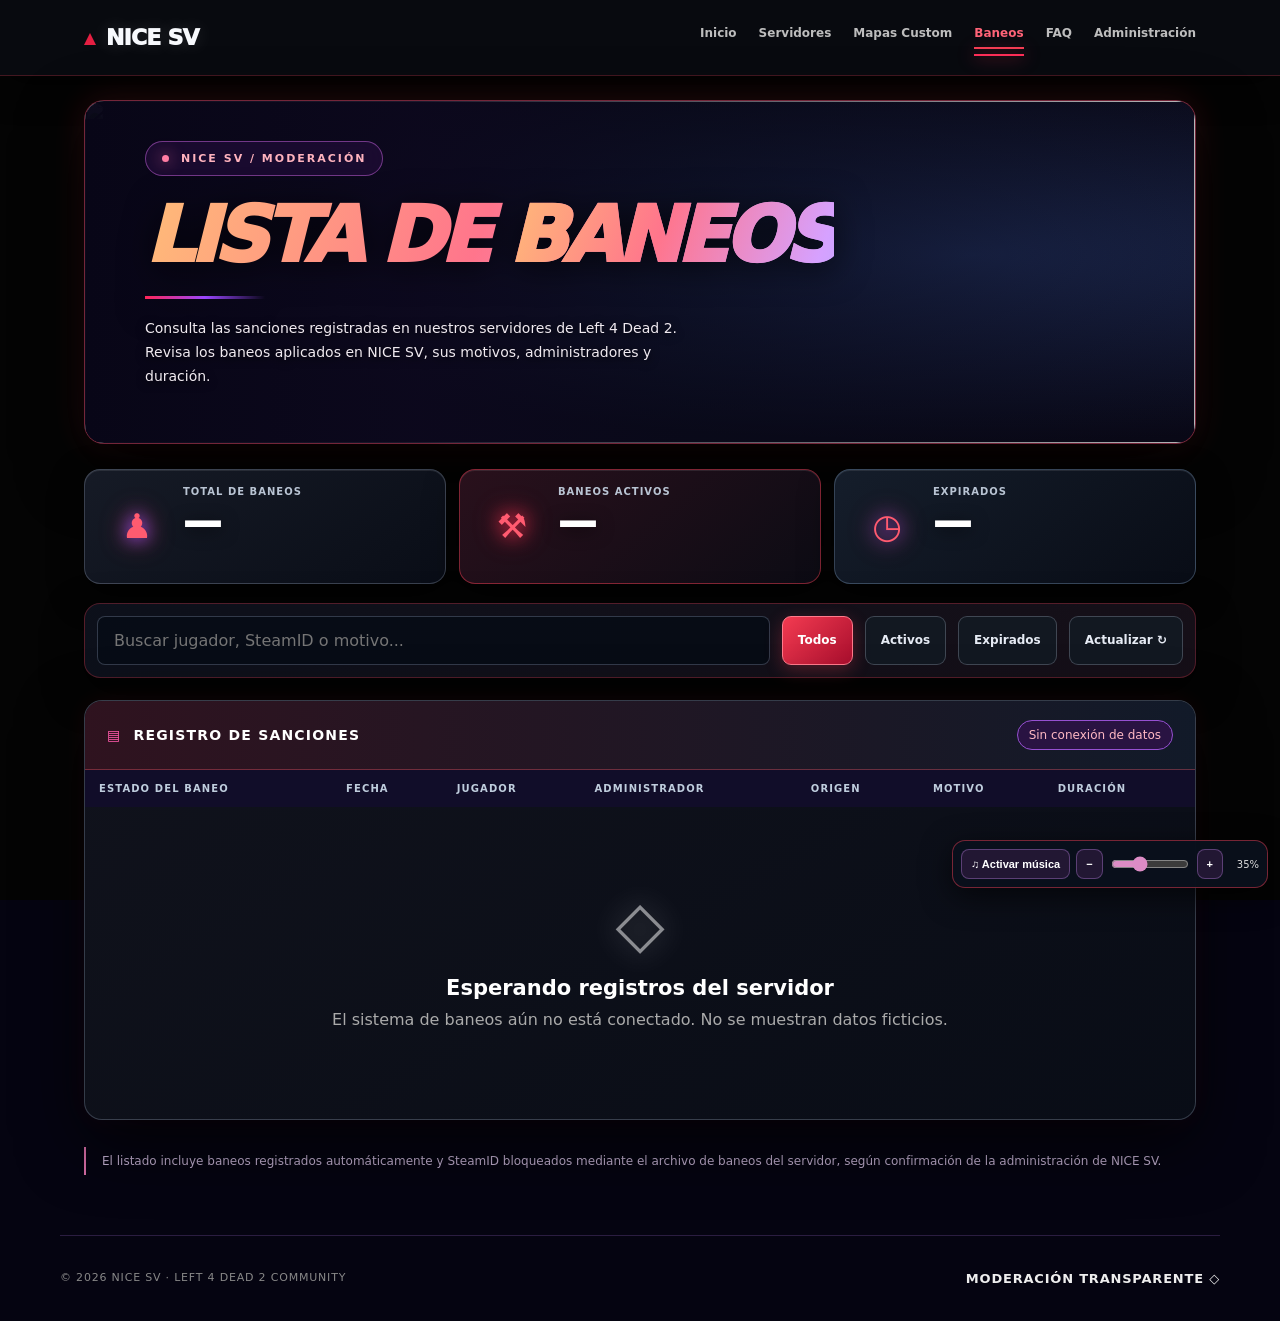
==== static/bans.html @ f180c437 "Improve bans presentation and connect Steam avatars directly to Cloudflare API" ====
<!doctype html>
<html lang="es"><head><meta charset="utf-8"><meta name="viewport" content="width=device-width,initial-scale=1"><meta name="theme-color" content="#080809"><title>Lista de Baneos | NICE SV</title>
<style>
:root{color-scheme:dark;font-family:Inter,Segoe UI,system-ui,sans-serif}*{box-sizing:border-box}body{margin:0;background:#070708;color:#f7f7f7;min-height:100vh}body:before{content:"";position:fixed;inset:0;z-index:-1;pointer-events:none;background:radial-gradient(ellipse at 75% 5%,#ffffff0c,transparent 50%),repeating-linear-gradient(135deg,transparent 0 75px,#ffffff04 76px 77px)}a{color:inherit;text-decoration:none}.shell{max-width:1160px;margin:auto;padding:0 24px}.nav{background:#0b0b0de8;border-bottom:1px solid #ffffff25;position:sticky;top:0;z-index:3;backdrop-filter:blur(14px)}.navin{min-height:75px;display:flex;justify-content:space-between;align-items:center;gap:18px}.logo{font-size:22px;font-weight:950;letter-spacing:1px}.links{display:flex;flex-wrap:wrap;gap:22px;font-size:12px;color:#bdbdbd;font-weight:700}.links a:hover,.links .current{color:#fff}.hero{padding:85px 0 38px}.eyebrow{font-size:11px;font-weight:850;letter-spacing:2.5px;color:#bbb}.hero h1{font-size:clamp(38px,7vw,76px);line-height:1;margin:20px 0 16px;letter-spacing:-.055em}.hero p{max-width:660px;color:#aaa;line-height:1.7;font-size:14px}.stats{display:grid;grid-template-columns:repeat(3,1fr);gap:15px;margin:15px 0 28px}.stat,.panel{background:linear-gradient(145deg,#171719,#0b0b0d);border:1px solid #ffffff23;border-radius:17px}.stat{padding:25px}.stat small{color:#aaa;font-size:10px;letter-spacing:1.4px;font-weight:800}.stat strong{display:block;font-size:34px;margin-top:12px}.controls{display:flex;gap:12px;flex-wrap:wrap;margin-bottom:22px}.search{flex:1;min-width:220px;border:1px solid #ffffff36;background:#141416;border-radius:10px;color:#fff;font:inherit;padding:14px 16px;outline:none}.search:focus{border-color:#fff}.filter,.refresh{border:1px solid #ffffff30;border-radius:10px;background:#171719;color:#ddd;font:inherit;font-size:12px;font-weight:700;padding:12px 15px;cursor:pointer}.filter.active{background:#eee;color:#111}.refresh:hover,.filter:hover{border-color:#fff}.panel{overflow:hidden}.panelhead{padding:22px;display:flex;justify-content:space-between;gap:10px;align-items:center;border-bottom:1px solid #ffffff20}.panelhead strong{font-size:12px;letter-spacing:1.5px}.panelhead span{font-size:12px;color:#aaa}.tablewrap{overflow-x:auto}table{width:100%;border-collapse:collapse;min-width:780px;text-align:left}th{padding:18px 20px;font-size:10px;letter-spacing:1px;color:#999}td{padding:19px 20px;border-top:1px solid #ffffff13;font-size:13px;color:#ddd}td small{display:block;color:#999;margin-top:5px}.pill{border:1px solid #ffffff4d;border-radius:30px;padding:6px 10px;font-size:11px}.empty{padding:65px 20px;text-align:center;color:#aaa}.empty strong{display:block;color:#fff;font-size:18px;margin-bottom:10px}.notice{margin:20px 0 60px;color:#999;font-size:12px;line-height:1.7}.footer{padding:35px 0;border-top:1px solid #ffffff20;color:#888;font-size:11px;display:flex;justify-content:space-between;gap:15px}@media(max-width:650px){.links{gap:12px}.navin{align-items:flex-start;flex-direction:column;padding-top:16px;padding-bottom:16px}.hero{padding-top:55px}.stats{gap:8px}.stat{padding:16px 12px}.stat strong{font-size:25px}.stat small{font-size:9px}.footer{flex-direction:column}}@media(prefers-reduced-motion:no-preference){.hero,.stats,.panel{animation:appear .65s ease both}@keyframes appear{from{opacity:0;transform:translateY(16px)}to{opacity:1;transform:translateY(0)}}}

/* NICE SV / Public sanctions portal — motion design */
:root{--edge:#ffffff22;--dim:#a7a7ad;--paper:#f8f8fa}
body{isolation:isolate;overflow-x:hidden;background:#050506}
body:before{background:radial-gradient(ellipse at 70% 5%,#ffffff16,transparent 48%),radial-gradient(ellipse at 0% 85%,#ffffff0c,transparent 55%);animation:ambient 14s ease-in-out infinite alternate}
body:after{content:"";position:fixed;inset:0;pointer-events:none;z-index:-1;opacity:.16;background:repeating-linear-gradient(0deg,transparent 0 4px,#fff1 5px);background-size:100% 6px}
.motion-stage{position:fixed;inset:0;z-index:-2;overflow:hidden;pointer-events:none}
.motion-grid{position:absolute;inset:-50%;background-image:linear-gradient(#ffffff12 1px,transparent 1px),linear-gradient(90deg,#ffffff12 1px,transparent 1px);background-size:85px 85px;transform:perspective(700px) rotateX(56deg) scale(1.4);animation:gridDrift 32s linear infinite;mask-image:linear-gradient(to bottom,transparent,#000 35%,transparent 85%)}
.motion-orbit{position:absolute;width:65vw;height:65vw;min-width:500px;min-height:500px;top:-40vw;right:-18vw;border:1px solid #ffffff18;border-radius:50%;box-shadow:0 0 0 100px #ffffff04,0 0 0 200px #ffffff03;animation:orbit 38s linear infinite}
.motion-orbit:before,.motion-orbit:after{content:"";position:absolute;inset:13%;border:1px dashed #ffffff28;border-radius:50%}.motion-orbit:after{inset:32%;border-style:solid}
.motion-beam{position:absolute;width:2px;height:150vh;top:-20vh;left:25%;background:linear-gradient(transparent,#ffffff24,transparent);transform:rotate(36deg);animation:beam 13s ease-in-out infinite alternate}
.motion-beam.two{left:75%;animation-delay:-7s;opacity:.5}
.noise-dots{position:absolute;inset:0;background-image:radial-gradient(#ffffff50 .7px,transparent .8px);background-size:32px 32px;opacity:.18;animation:dots 20s linear infinite}
.nav{box-shadow:0 14px 45px #0006}.logo{position:relative;letter-spacing:-.5px;text-shadow:0 0 24px #ffffff45}.logo:before{content:"◆";font-size:14px;margin-right:11px;color:#fff;animation:logoBeat 3s ease-in-out infinite}
.links a{position:relative;transition:color .25s,transform .25s}.links a:hover{transform:translateY(-3px)}.links .current:after{content:"";position:absolute;bottom:-9px;left:0;right:0;height:2px;background:#fff;box-shadow:0 0 12px #fff}
.hero{position:relative;padding:100px 0 52px;overflow:hidden}.hero:before{content:"NICE SV";position:absolute;right:0;top:15px;font-size:clamp(90px,18vw,230px);font-weight:1000;letter-spacing:-.1em;color:#ffffff05;pointer-events:none;white-space:nowrap;animation:ghostSlide 10s ease-in-out infinite alternate}
.eyebrow{display:inline-flex;align-items:center;gap:12px;border:1px solid #ffffff2c;padding:10px 16px;border-radius:40px;background:#ffffff09;backdrop-filter:blur(12px);animation:slideIn .8s both}
.eyebrow:before{content:"";width:7px;height:7px;border-radius:50%;background:#fff;box-shadow:0 0 12px #fff;animation:logoBeat 2s infinite}
.hero h1{position:relative;max-width:950px;font-size:clamp(52px,9vw,110px);font-weight:1000;letter-spacing:-.085em;line-height:.93;text-shadow:0 0 65px #ffffff28;animation:titleIn 1.15s cubic-bezier(.2,.8,.2,1) both}
.hero h1:after{content:"";display:block;width:120px;height:3px;background:linear-gradient(90deg,#fff,transparent);margin-top:28px;animation:lineGrow 1.4s 1s both}
.hero p{font-size:15px;position:relative;max-width:610px;animation:slideIn 1s .35s both}
.stats{gap:18px}.stat{position:relative;overflow:hidden;min-height:155px;transition:transform .35s,border-color .35s,box-shadow .35s;backdrop-filter:blur(14px)}.stat:before{content:"";position:absolute;inset:0;background:linear-gradient(115deg,transparent 25%,#ffffff12 50%,transparent 75%);transform:translateX(-120%);animation:statShine 8s ease-in-out infinite}.stat:nth-child(2):before{animation-delay:2s}.stat:nth-child(3):before{animation-delay:4s}.stat:hover{transform:translateY(-7px);border-color:#ffffff70;box-shadow:0 20px 50px #000a}.stat small{position:relative}.stat strong{position:relative;font-size:clamp(32px,4vw,46px);font-weight:950;letter-spacing:-2px}
.stat:after{content:"↗";position:absolute;top:20px;right:23px;color:#ffffff4f;font-size:22px}
.controls{padding:16px;background:#111113a8;border:1px solid #ffffff25;border-radius:16px;backdrop-filter:blur(15px);box-shadow:0 15px 35px #0005}.search{background:#080809b8;transition:border-color .3s,box-shadow .3s}.search:focus{box-shadow:0 0 0 3px #ffffff14}.filter,.refresh{transition:background .2s,color .2s,transform .2s}.filter:hover,.refresh:hover{transform:translateY(-2px)}.refresh{background:#eee;color:#111}
.panel{box-shadow:0 30px 80px #0009;backdrop-filter:blur(18px)}.panelhead{background:linear-gradient(90deg,#ffffff0b,transparent);padding:26px}.panelhead strong{font-size:13px}.panelhead strong:before{content:"▣";margin-right:12px;color:#fff}.panelhead span{border:1px solid #ffffff26;padding:7px 11px;border-radius:30px}
th{background:#ffffff06}tbody tr{transition:background .2s}tbody tr:hover{background:#ffffff0a}
.empty{padding:85px 20px 90px;position:relative}.empty:before{content:"◇";display:block;font-size:64px;line-height:1;color:#ffffff80;text-shadow:0 0 30px #ffffff65;margin-bottom:20px;animation:float 4s ease-in-out infinite}.empty strong{font-size:21px}.notice{border-left:2px solid #ffffff70;padding:4px 0 4px 16px;margin-top:27px}
.footer{letter-spacing:.8px}.footmark{font-size:13px;font-weight:900;color:#eee}
@keyframes ambient{to{opacity:.45;transform:scale(1.18) translate(-3%,3%)}}@keyframes gridDrift{to{background-position:170px 170px}}@keyframes orbit{to{transform:rotate(360deg)}}@keyframes beam{to{transform:translateX(24vw) rotate(36deg)}}@keyframes dots{to{background-position:90px -70px}}@keyframes logoBeat{50%{opacity:.45;filter:blur(1px)}}@keyframes ghostSlide{to{transform:translateX(-6%)}}@keyframes slideIn{from{opacity:0;transform:translateY(24px);filter:blur(7px)}to{opacity:1;transform:none;filter:none}}@keyframes titleIn{from{opacity:0;transform:translateY(60px) skewY(3deg);filter:blur(16px)}to{opacity:1;transform:none;filter:none}}@keyframes lineGrow{from{width:0;opacity:0}to{width:120px;opacity:1}}@keyframes statShine{0%,30%,100%{transform:translateX(-120%)}50%{transform:translateX(120%)}}@keyframes float{50%{transform:translateY(-10px);text-shadow:0 0 45px #fff9}}
@media(max-width:700px){.hero{padding-top:66px}.hero h1{font-size:clamp(48px,12vw,75px)}.stat{min-height:130px}.stat:after{display:none}.controls{padding:12px}.filter,.refresh{flex:1}.motion-orbit{right:-350px;top:-250px}}
@media(prefers-reduced-motion:reduce){*,*:before,*:after{animation:none!important;transition:none!important;scroll-behavior:auto!important}}

/* BLUE COSMOS | NICE SV bans: nebulae, star layers, orbital rings, meteors */
body{background:#020612}
body:before{background:radial-gradient(ellipse 75% 48% at 52% 18%,#1452bb64,transparent 73%),radial-gradient(ellipse 48% 42% at 9% 67%,#0a58b04f,transparent 75%),radial-gradient(ellipse 45% 50% at 95% 77%,#1b339e53,transparent 76%),#020612;animation:cosmosPulse 16s ease-in-out infinite alternate}
body:after{background:radial-gradient(ellipse at 45% 28%,#72baff12,transparent 60%);opacity:1}
.motion-stage{z-index:-1}
.motion-grid{opacity:.16;background-image:linear-gradient(#5ca7ff30 1px,transparent 1px),linear-gradient(90deg,#5ca7ff30 1px,transparent 1px);mask-image:linear-gradient(to bottom,transparent 5%,#000 65%,transparent 100%)}
.motion-orbit{border-color:#58a5ff3a;box-shadow:0 0 0 100px #308bff07,0 0 0 200px #308bff05}
.motion-orbit:before,.motion-orbit:after{border-color:#a4d5ff4c}
.motion-beam{background:linear-gradient(transparent,#4f9bff42,transparent)}
.noise-dots{opacity:.48;background-image:radial-gradient(#d2eaff9c .8px,transparent 1px);background-size:43px 43px}
.cosmos-stars{position:absolute;inset:0;background-image:radial-gradient(1px 1px at 13% 17%,#fff 99%,transparent),radial-gradient(1.5px 1.5px at 42% 65%,#b6e0ff 99%,transparent),radial-gradient(2px 2px at 76% 28%,#fff 99%,transparent),radial-gradient(1px 1px at 91% 82%,#c4eaff 99%,transparent),radial-gradient(1.5px 1.5px at 62% 92%,#fff 99%,transparent),radial-gradient(1px 1px at 25% 77%,#fff 99%,transparent);background-size:233px 257px,307px 281px,389px 367px,431px 419px,271px 313px,349px 337px;opacity:.85;animation:cosmosStars 48s linear infinite}
.cosmos-nebula{position:absolute;inset:-20%;background:radial-gradient(ellipse 42% 19% at 50% 30%,#1474ed38,transparent 75%),radial-gradient(ellipse 32% 18% at 17% 66%,#0e91e92c,transparent 80%),radial-gradient(ellipse 29% 17% at 85% 75%,#4656ff27,transparent 78%);filter:blur(24px);animation:nebulaFlow 21s ease-in-out infinite alternate}
.cosmos-planet{position:absolute;right:6%;top:12%;width:clamp(120px,20vw,300px);aspect-ratio:1;border-radius:50%;background:radial-gradient(circle at 30% 26%,#a3dfff38 0%,#2678d84b 22%,#071d53e0 57%,#010615 80%);box-shadow:inset -24px -15px 45px #010817,0 0 45px #3d8cff3b,0 0 110px #1d61d61c;opacity:.7;animation:planetFloat 12s ease-in-out infinite alternate}
.cosmos-planet:after{content:"";position:absolute;inset:-20%;border:1px solid #83c6ff40;border-radius:50%;transform:rotate(-28deg) scaleY(.45)}
.cosmos-meteor{position:absolute;top:15%;left:12%;width:170px;height:2px;transform:rotate(-33deg);background:linear-gradient(90deg,transparent,#60baff,#fff);box-shadow:0 0 12px #58b8ff;opacity:0;animation:meteor 11s linear infinite}
.cosmos-meteor.two{top:55%;left:65%;animation-delay:5.5s}
.nav{background:#030c1de8;border-bottom-color:#529bff36}
.logo{text-shadow:0 0 25px #4ba4ff66}.logo:before{color:#79caff}
.links .current:after{background:#64b8ff;box-shadow:0 0 14px #3e9dff}
.hero:before{color:#66b5ff0a}
.eyebrow{border-color:#67b6ff65;background:#0d316350;color:#b9e1ff}
.eyebrow:before{background:#64baff;box-shadow:0 0 16px #62baff}
.hero h1{color:#f6fbff;text-shadow:0 0 26px #68b7ff77,0 0 85px #257bff5c}
.hero h1:after{background:linear-gradient(90deg,#60baff,transparent)}
.hero p{color:#b7cce4}
.stat,.panel{background:linear-gradient(145deg,#0b1a34df,#050d1ddd);border-color:#70b4ff3a}
.stat:hover{border-color:#85c8ff;box-shadow:0 20px 50px #000a,0 0 26px #358bff33}
.stat strong{color:#e8f6ff;text-shadow:0 0 25px #449cff46}
.stat:after{color:#79bdff99}
.controls{background:#06142ad9;border-color:#70b4ff42}
.search{background:#041025db;border-color:#5999de5e}.search:focus{border-color:#80c6ff;box-shadow:0 0 0 3px #328dff29}
.filter,.refresh{background:#0c2240;color:#d4eaff;border-color:#539de75c}
.filter.active,.refresh{background:#acdfff;color:#06142b;border-color:#acdfff}
.panelhead{background:linear-gradient(90deg,#1c5fa32e,transparent);border-bottom-color:#6daeff38}
.panelhead strong:before{color:#7bc3ff}
th{background:#1a4d8730;color:#b9d8f6}
td{border-top-color:#70b4ff1b;color:#e0eaf8}
tbody tr:hover{background:#308fff17}
.pill{border-color:#77b9ff7c}
.notice{border-left-color:#62baff;color:#aec1d8}
.footer{border-top-color:#4d9be53c}
a:hover{color:#9bd7ff}
@keyframes cosmosPulse{to{transform:scale(1.1) translate(-2%,2%);filter:brightness(1.22)}}
@keyframes cosmosStars{to{background-position:120px 100px,-90px 110px,80px -70px,-75px 80px,90px 110px,-90px -80px}}
@keyframes nebulaFlow{to{transform:translate(5%,-3%) rotate(5deg) scale(1.1);opacity:.7}}
@keyframes planetFloat{to{transform:translateY(-25px) rotate(8deg)}}
@keyframes meteor{0%,73%{opacity:0;transform:translate(0,0) rotate(-33deg)}75%{opacity:1}82%,100%{opacity:0;transform:translate(48vw,28vh) rotate(-33deg)}}
@media(max-width:700px){.cosmos-planet{right:-40px;top:18%;opacity:.42}.cosmos-meteor{width:100px}}
@media(prefers-reduced-motion:reduce){.cosmos-stars,.cosmos-nebula,.cosmos-planet,.cosmos-meteor,body:before{animation:none!important}}


/* Public-facing moderation ledger */
.panel{border-radius:22px;border:1px solid #6baeff58;box-shadow:0 24px 75px #000a,0 0 35px #267eff12}
.panelhead{padding:24px 28px}.panelhead strong{font-size:14px;letter-spacing:1.1px}.panelhead span{background:#13325885;color:#c6e5ff;border-color:#5e9be45c}
.tablewrap{scrollbar-color:#4885c0 #061126}
table{min-width:950px;table-layout:auto}
thead{position:sticky;top:0;z-index:1}
th{padding:18px 17px;background:#0c2345;color:#b8d8fa;font-size:10px;white-space:nowrap}
td{padding:20px 17px;vertical-align:middle;line-height:1.5}
tbody tr:nth-child(even){background:#081b335c}
tbody tr:hover{background:#163e6970}
td:nth-child(3){min-width:215px}
td:nth-child(6){min-width:175px;max-width:290px;overflow-wrap:anywhere}
td:nth-child(2){white-space:pre-line;color:#b9cce1;font-variant-numeric:tabular-nums;font-size:12px}
.player-name{font-size:13px;font-weight:800;color:#f4faff;overflow-wrap:anywhere}
.player-steamid{font-family:ui-monospace,SFMono-Regular,Consolas,monospace;font-size:11px;color:#9cbde2;margin-top:4px;overflow-wrap:anywhere}
.steam-link{display:inline-flex;align-items:center;gap:5px;margin-top:8px;color:#89ccff!important;font-size:11px;font-weight:700;text-decoration:none!important;border-bottom:1px solid #67baff70;padding-bottom:2px}
.steam-link:hover{color:#fff!important;border-color:#fff}
.ban-status{display:inline-flex;align-items:center;gap:7px;max-width:170px;border-radius:8px;padding:7px 10px;font-size:11px;font-weight:800;line-height:1.35;border:1px solid #699fe15b;background:#1431546e;color:#c7e5ff}
.ban-status:before{content:"";width:7px;height:7px;flex:none;border-radius:50%;background:currentColor;box-shadow:0 0 10px currentColor}
.ban-status.active{color:#8af0c0;border-color:#2dc78d67;background:#0c503c48}
.ban-status.expired{color:#a8b7c9;border-color:#70839a4d;background:#3d4c5b38}
.ban-status.pending{color:#ffd391;border-color:#c88b3670;background:#6440193b}
.ban-status.revoked{color:#e8b5ba;border-color:#b9576666;background:#54202a4d}
.origin-chip{display:inline-block;padding:5px 9px;border:1px solid #569cda50;border-radius:6px;background:#16365c5c;font-size:11px;font-weight:750;color:#b9dcff;white-space:nowrap}
.duration-chip{font-weight:800;color:#e4f3ff;font-size:12px}
@media(max-width:700px){.panelhead{padding:18px}.tablewrap{margin:0}.stats{grid-template-columns:repeat(3,minmax(0,1fr))}}
.ban-status.imported{color:#9fd4ff;border-color:#5498d26b;background:#123c664a}.ban-status.imported:before{background:#80bfff;box-shadow:0 0 8px #80bfff}.bans-audio{position:fixed;right:12px;bottom:12px;z-index:100;display:flex;align-items:center;gap:6px;padding:8px;border:1px solid #b0b4ff66;border-radius:13px;background:#090b17f0;backdrop-filter:blur(16px);box-shadow:0 12px 32px #000a;max-width:calc(100vw - 24px)}.bans-audio button{border:1px solid #ffffff35;background:#ffffff15;color:white;border-radius:8px;padding:8px 9px;cursor:pointer;font-weight:700;font-size:11px;white-space:nowrap}.bans-audio button:hover{background:#ffffff30}.bans-audio input{width:78px;accent-color:#aaaaff}.bans-audio span{font-size:10px;color:#ddd;min-width:30px;text-align:right}@media(max-width:500px){.bans-audio{gap:4px;padding:5px}.bans-audio input{width:48px}.bans-audio button{padding:7px 6px}}

/* NICE SV · CINEMATIC MODERATION / RED-VIOLET EDITION */
:root{--ban-red:#f04e69;--ban-purple:#aa75ff;--ban-ice:#99c8ff}
body{background:#070712}
body:before{background:radial-gradient(ellipse 65% 55% at 9% 19%,#8d173a65,transparent 76%),radial-gradient(ellipse 60% 50% at 95% 45%,#4923916a,transparent 78%),radial-gradient(ellipse 58% 50% at 48% 95%,#163b8750,transparent 78%),#070712;animation:cosmosPulse 15s ease-in-out infinite alternate}
.motion-grid{background-image:linear-gradient(#ac6be52b 1px,transparent 1px),linear-gradient(90deg,#ac6be52b 1px,transparent 1px)}
.motion-orbit{border-color:#b37cff39;box-shadow:0 0 0 100px #a24cff06,0 0 0 200px #f2476d05}
.motion-orbit:before,.motion-orbit:after{border-color:#b98aff44}
.motion-beam{background:linear-gradient(transparent,#e14b8d40,transparent)}
.cosmos-nebula{background:radial-gradient(ellipse 39% 19% at 12% 27%,#dc2e5b55,transparent 75%),radial-gradient(ellipse 35% 23% at 87% 54%,#7d4bc14c,transparent 80%),radial-gradient(ellipse 40% 22% at 46% 90%,#2369c73a,transparent 80%)}
.cosmos-planet{background:radial-gradient(circle at 30% 26%,#f9b2d544 0%,#7b3fb34b 25%,#190e46e0 60%,#070613 84%);box-shadow:inset -24px -15px 45px #090617,0 0 45px #ba61ff38}
.cosmos-meteor{background:linear-gradient(90deg,transparent,#b771ff,#ffd4e3);box-shadow:0 0 15px #f34f8b}
.nav{background:#080915ee;border-bottom-color:#9d5ac84c}
.logo:before{color:#f16e9c}.links .current:after{background:#f46e96;box-shadow:0 0 16px #f14b86}
.hero{margin:38px 0 30px;padding:0;min-height:320px;border:1px solid #c35c977d;border-radius:24px;overflow:hidden;isolation:isolate;background:#0b0912;box-shadow:0 30px 80px #000a,0 0 40px #8c3d9740;display:flex;align-items:center;transition:border-color .35s,box-shadow .35s,transform .35s}
.hero:hover{border-color:#f39ec5;box-shadow:0 30px 90px #000c,0 0 48px #ba4d9859;transform:translateY(-3px)}
.hero:before{content:"";position:absolute;inset:0;z-index:-2;background:linear-gradient(90deg,#090912f8 0%,#100c1be8 35%,#110a1a78 69%,#0c09143b 100%),url('/media/bans-hero.gif') center 42%/cover no-repeat;animation:banHeroZoom 19s ease-in-out infinite alternate}
.hero:after{content:"";position:absolute;inset:0;z-index:-1;background:linear-gradient(115deg,transparent 25%,#ed699015 48%,transparent 70%);transform:translateX(-100%);animation:banHeroSweep 11s ease-in-out infinite}
.hero-content{position:relative;padding:45px clamp(22px,5vw,65px);max-width:850px}
.hero .eyebrow{background:#3a17358c;border-color:#d970a06e;color:#ffd3e6;letter-spacing:2px}
.hero .eyebrow:before{background:#ff7da3;box-shadow:0 0 16px #ff6f9e}
.hero h1{font-size:clamp(43px,7vw,91px);line-height:.98;letter-spacing:-.075em;margin:22px 0 18px;max-width:780px;background:linear-gradient(100deg,#fff4f8 4%,#ffbdcc 38%,#f65d7c 62%,#c69bff 84%,#fff1f7);background-size:250% 100%;-webkit-background-clip:text;background-clip:text;color:transparent;text-shadow:none;filter:drop-shadow(0 5px 20px #f24c7b30);animation:banTitleRise 1.1s both,banTitleGlow 7s 1.1s ease-in-out infinite alternate}
.hero h1:after{background:linear-gradient(90deg,#f3678f,#a47bfa,transparent);margin-top:23px}
.hero p{color:#ead9ea;max-width:610px;font-size:14px;text-shadow:0 2px 10px #000a}
.stat,.panel{background:linear-gradient(145deg,#17142bdc,#0b0d20eb);border-color:#a07fe154}
.stat:nth-child(2){border-color:#ef67825f}
.stat:nth-child(2) strong{color:#ffbdcb}
.stat:hover{border-color:#d9a0ff;box-shadow:0 20px 50px #000a,0 0 26px #a653e53a}
.stat:before{background:linear-gradient(115deg,transparent 25%,#f2b7f315 50%,transparent 75%)}
.stat strong{color:#f3eaff;text-shadow:0 0 25px #bc74ff44}
.stat:after{color:#ce9fff}
.controls{background:#121027d9;border-color:#9975d466}
.search{background:#090a1cdd;border-color:#805aa87c}.search:focus{border-color:#f18cb6;box-shadow:0 0 0 3px #e7598b29}
.filter,.refresh{background:#1a1535;color:#e9dfff;border-color:#9975d47a}
.filter.active,.refresh{background:linear-gradient(120deg,#ffd1e0,#d2b5ff);color:#180c25;border-color:#f6c1e0}
.panel{border-color:#9774db70;box-shadow:0 25px 80px #000b,0 0 38px #803acb1d}
.panelhead{background:linear-gradient(90deg,#5d277c42,#9d244e17,transparent);border-bottom-color:#b37ad93b}
.panelhead strong:before{color:#f28cb8}.panelhead span{background:#331a4a8c;color:#e5c9ff;border-color:#ad78d76b}
th{background:#1c1539;color:#d9c2f3}td{border-top-color:#a675df23}
tbody tr:nth-child(even){background:#2316363d}tbody tr:hover{background:#76327d2c}
.player-steamid{color:#bca7e0}.steam-link{color:#bda4ff!important;border-color:#bda4ff70}
.notice{border-left-color:#d56ca4;color:#c7b4d5}
.footer{border-top-color:#aa70dc3c}
.bans-audio{border-color:#b87edb7d;background:#151029ef}
.bans-audio button{border-color:#b87edb63;background:#38204a8a}
.bans-audio input{accent-color:#dc8cc5}
@keyframes banHeroZoom{from{transform:scale(1)}to{transform:scale(1.11) translateX(-1.5%)}}
@keyframes banHeroSweep{0%,22%,100%{transform:translateX(-100%)}48%,65%{transform:translateX(100%)}}
@keyframes banTitleRise{from{opacity:0;transform:translateY(25px);filter:blur(12px)}to{opacity:1;transform:none;filter:drop-shadow(0 5px 20px #f24c7b30)}}
@keyframes banTitleGlow{to{background-position:100% 50%;filter:drop-shadow(0 5px 26px #bd65e36c)}}
@media(max-width:700px){.hero{margin:22px 0 25px;min-height:285px;border-radius:17px}.hero-content{padding:32px 22px}.hero h1{font-size:clamp(40px,10vw,65px)}.hero:before{background-image:linear-gradient(90deg,#090912f4,#100b19c8 72%,#120a196e),url('/media/bans-hero.gif')}.stats{gap:9px}}
@media(prefers-reduced-motion:reduce){.hero:before,.hero:after,.hero h1{animation:none!important}.hero:hover{transform:none}}

/* NICE SV / Neon sanctions portal — reference-inspired final presentation */
:root{--neon-red:#ff274b;--neon-violet:#9d54ff;--neon-blue:#658cff}
body{background:#050411}
body:before{background:radial-gradient(ellipse 55% 40% at 5% 40%,#711ca452,transparent 85%),radial-gradient(ellipse 55% 38% at 97% 35%,#9a123c50,transparent 80%),radial-gradient(ellipse 65% 42% at 50% 85%,#1c17666b,transparent 80%),#050411}
.motion-grid{opacity:.12}.cosmos-planet{opacity:.16}.cosmos-nebula{filter:blur(42px)}
.nav{background:#050713ed;border-bottom:1px solid #342451;box-shadow:0 12px 36px #0008}
.logo{font-weight:1000;letter-spacing:-.8px}.logo:before{content:"";display:inline-block;width:12px;height:12px;margin-right:10px;background:#e51f42;clip-path:polygon(50% 0,100% 100%,0 100%);filter:drop-shadow(0 0 9px #f13b65)}
.links .current{color:#ffb2ca}.links .current:after{background:#ff2e58;box-shadow:0 0 18px #ff2e58}
.hero{min-height:300px;margin:24px 0 25px;border-radius:20px;border:1px solid #a13c805e;background:#090915;box-shadow:0 16px 65px #000a,0 0 35px #7c1a6545}
.hero:before{display:none}
.ban-hero-media{position:absolute;inset:0;z-index:-2;overflow:hidden;background:radial-gradient(ellipse at 80% 45%,#1b274d,#090816 70%)}
.ban-hero-media img{width:100%;height:100%;display:block;object-fit:cover;object-position:center 44%;filter:saturate(1.2) contrast(1.13);animation:banMediaZoom 22s ease-in-out infinite alternate}
.ban-hero-media:after{content:"";position:absolute;inset:0;background:linear-gradient(90deg,#080617fa 0%,#0c081de9 30%,#090a1b9c 54%,#090a1618 100%)}
.hero:after{z-index:-1;opacity:.4}
.hero-content{max-width:840px;padding:40px clamp(24px,5vw,60px)}
.hero .eyebrow{border-color:#b85bce8f;color:#e9b8ff;background:#200d38b8}
.hero h1{font-size:clamp(39px,6vw,77px);font-style:italic;font-weight:1000;letter-spacing:-.065em;color:#fff!important;background:none!important;-webkit-text-fill-color:initial;filter:none;text-shadow:0 3px 15px #05040b,0 0 24px #b0baff55;animation:banTitleRise 1s both}
.hero h1 em{color:#ff294e;font-style:italic;text-shadow:0 0 18px #ff1c4c66,0 3px 10px #000}
.hero h1:after{width:180px;background:linear-gradient(90deg,#ff2558,#9947ff,transparent)}
.hero p{max-width:540px;color:#e3dff2;text-shadow:0 2px 10px #000}
.stats{gap:13px;margin:0 0 19px}
.stat{min-height:115px;display:grid;grid-template-columns:64px 1fr;grid-template-rows:auto 1fr;align-items:center;column-gap:14px;padding:16px 20px;border-radius:13px;background:linear-gradient(135deg,#1d1040f5,#090b21f5 75%);border:1px solid #7448da8a;box-shadow:inset 0 0 24px #48288c2c,0 8px 28px #0007}
.stat:nth-child(2){border-color:#e527537d;background:linear-gradient(135deg,#2b0c28f5,#10091cf5 80%);box-shadow:inset 0 0 22px #c51b4d22,0 8px 28px #0007}
.stat:nth-child(3){border-color:#7955e89a}
.stat:after{display:none}.stat:before{z-index:0}
.stat-icon{grid-row:1/3;display:grid;place-items:center;font-size:34px;color:#ad78ff;text-shadow:0 0 18px #994fff;filter:drop-shadow(0 0 9px #7136e6)}
.stat:nth-child(2) .stat-icon{color:#ff3c62;text-shadow:0 0 18px #ff244b}
.stat:nth-child(3) .stat-icon{color:#987cff}
.stat small{font-size:10px;color:#d4c4ec;letter-spacing:1px;align-self:end}
.stat strong{font-size:clamp(27px,3vw,40px);line-height:1.1;margin:4px 0 0;align-self:start;color:#fff!important;text-shadow:0 0 18px #bb9fff55}
.controls{background:#0b0b23e8;border:1px solid #4f3b9d7a;border-radius:12px;padding:12px;box-shadow:0 0 24px #4520a52b}
.search{background:#060a20;border:1px solid #493b9b;color:#f3f0ff;border-radius:8px}
.filter,.refresh{border-radius:8px;background:#0c0c24;color:#dcd8f5;border-color:#463b8a}
.filter.active{background:linear-gradient(130deg,#ab092b,#f12348);color:white;border-color:#ff4d6b;box-shadow:0 0 15px #ff284b70}
.refresh{background:#161342;color:#c5baff;border-color:#6c57c3}
.panel{border:1px solid #7544c67a;border-radius:14px;background:linear-gradient(135deg,#130b28f4,#07091cf7);box-shadow:0 18px 55px #000a,0 0 25px #782fbd2b}
.panelhead{padding:19px 22px;background:linear-gradient(90deg,#34104990,#1b0a3280);border-bottom:1px solid #a148d755}
.panelhead strong:before{content:"▤";color:#ff5aab}
.panelhead span{color:#e8caff;border-color:#9650d2;background:#291342}
table{min-width:920px}th{background:#110d29;color:#bdb0e1;padding:13px 14px;font-size:10px}td{padding:14px;border-top-color:#773db335}
tbody tr:nth-child(even){background:#180e2c4d}tbody tr:hover{background:#47225760}
.player-identity{display:flex;align-items:center;gap:10px;min-width:180px}
.player-avatar{width:38px;height:38px;flex:0 0 38px;border:1px solid #7954b5;border-radius:9px;background:linear-gradient(145deg,#46256e,#150b27);display:grid;place-items:center;font-size:17px;font-weight:900;color:#f4c8ff;overflow:hidden;box-shadow:0 0 12px #7e3cd42b}
.player-avatar img{width:100%;height:100%;object-fit:cover}
.player-details{min-width:0}.player-name{font-size:13px;color:#fff}.player-steamid{font-size:10px;color:#a8a1cc}
.steam-link{margin-left:48px;margin-top:5px;font-size:10px;color:#d8a9ff!important;border-color:#8c5dd3}
.ban-status{font-size:10px;border-radius:7px}
.ban-status.active{color:#ffb7c2;background:#821b334d;border-color:#f23a5d88}
.ban-status.expired{color:#adf4d3;background:#0e4e3a60;border-color:#24b87a80}
.origin-chip{background:#28153d;border-color:#8452bd;color:#ddc5ff}
.duration-chip{color:#f1e8ff}
.bans-audio{border-color:#9850c5;background:#100b23f4}
@keyframes banMediaZoom{to{transform:scale(1.07) translateX(-1.5%)}}
@media(max-width:700px){.hero{min-height:275px}.hero-content{padding:28px 22px}.hero h1{font-size:clamp(38px,9vw,62px)}.stats{gap:8px}.stat{grid-template-columns:1fr;grid-template-rows:auto auto auto;min-height:120px;padding:12px 9px;gap:4px;text-align:center}.stat-icon{grid-row:auto;font-size:24px}.stat small{font-size:8px;line-height:1.4}.stat strong{font-size:27px}.controls{gap:7px}.filter,.refresh{padding:10px 8px}}
@media(prefers-reduced-motion:reduce){.ban-hero-media img{animation:none!important}}

/* Mobile: readable sanction cards instead of a cropped 920px-wide table. */
@media(max-width:700px){
 .shell{padding-left:16px;padding-right:16px}
 .navin{gap:12px}
 .links{width:100%;display:flex;flex-wrap:nowrap;overflow-x:auto;gap:17px;padding-bottom:5px;scrollbar-width:thin}
 .links a{flex:0 0 auto;white-space:nowrap}
 .hero{min-height:245px;align-items:flex-end}
 .hero-content{padding:26px 19px}
 .hero h1{font-size:clamp(32px,8vw,52px);line-height:1.07;letter-spacing:-.04em;animation:none!important;filter:none!important}
 .hero h1 em{display:inline}
 .hero p{font-size:12px;line-height:1.55}
 .ban-hero-media:after{background:linear-gradient(90deg,#080617f9,#0c081de8 65%,#090a1677)}
 .stats{grid-template-columns:repeat(3,minmax(0,1fr))}
 .stat{min-width:0}
 .controls{display:grid;grid-template-columns:repeat(4,minmax(0,1fr));gap:8px}
 .controls .search{grid-column:1/-1;min-width:0;width:100%;font-size:14px}
 .controls .filter,.controls .refresh{min-width:0;padding:11px 4px;font-size:11px}
 .panelhead{padding:16px 14px}
 .tablewrap{overflow-x:visible}
 table{display:block;width:100%;min-width:0}
 thead{display:none}
 tbody{display:grid;gap:12px;padding:12px}
 tbody tr{display:grid;grid-template-columns:minmax(0,1fr) minmax(0,1fr);gap:10px 12px;padding:15px;border:1px solid #7544c67a;border-radius:13px;background:linear-gradient(145deg,#1a102ef2,#0b0b21f5)!important;box-shadow:0 8px 22px #0005}
 tbody td{display:block;min-width:0;padding:0;border:0!important;font-size:12px;overflow-wrap:anywhere}
 tbody td:nth-child(3){grid-column:1/-1;grid-row:1;padding-bottom:11px;border-bottom:1px solid #7544c650!important}
 tbody td:nth-child(1){grid-column:1/-1;grid-row:2}
 tbody td:nth-child(2){grid-column:1;grid-row:3}
 tbody td:nth-child(4){grid-column:2;grid-row:3}
 tbody td:nth-child(5){grid-column:1;grid-row:4}
 tbody td:nth-child(7){grid-column:2;grid-row:4}
 tbody td:nth-child(6){grid-column:1/-1;grid-row:5}
 tbody td:nth-child(2):before{content:"FECHA"}
 tbody td:nth-child(4):before{content:"ADMINISTRADOR"}
 tbody td:nth-child(5):before{content:"ORIGEN"}
 tbody td:nth-child(6):before{content:"MOTIVO"}
 tbody td:nth-child(7):before{content:"DURACIÓN"}
 tbody td:nth-child(2):before,tbody td:nth-child(4):before,tbody td:nth-child(5):before,tbody td:nth-child(6):before,tbody td:nth-child(7):before{display:block;color:#ad9dcf;font-size:9px;font-weight:800;letter-spacing:1.1px;margin-bottom:6px}
 .player-identity{min-width:0}
 .player-name{overflow-wrap:anywhere}
 .player-steamid{overflow-wrap:anywhere}
 .bans-audio{bottom:12px;right:12px;max-width:calc(100vw - 24px);z-index:15}
}
@media(max-width:380px){.stat small{font-size:7px}.stat strong{font-size:23px}.stat-icon{font-size:21px}}

/* Silent fullscreen video for bans; keep existing GIF hero, red/violet cards and typography */
body{isolation:isolate}
body::before{display:none!important}
.motion-stage{display:none!important}
.bans-video-backdrop{position:fixed;inset:0;z-index:0;pointer-events:none;overflow:hidden;background:#050505}
.bans-video-backdrop video{display:block;width:100%;height:100%;object-fit:cover;object-position:center;opacity:1;filter:none}
.bans-video-backdrop::after{content:"";position:absolute;inset:0;background:#00000029}
body>.nav,body>main,body>footer,body>.bans-audio{position:relative;z-index:2}
body>.nav{position:sticky}
body>.bans-audio{position:fixed;z-index:15}
@media(max-width:650px){.bans-video-backdrop::after{background:#00000038}}

/* NICE SV bans | cinematic crimson and graphite redesign */
:root{--ban-red:#f43f54;--ban-red-light:#ff7781;--ban-ice:#dce9f4;--ban-border:#ffffff25}
.nav{background:#090b10f2!important;border-bottom:1px solid #f43f5440!important;box-shadow:0 8px 35px #0008}
.logo{color:#f7f9fd!important;text-shadow:0 0 18px #ffffff26}
.logo::first-letter{color:#ff405a}
.links .current{color:#ff6478!important;border-bottom:2px solid #f43f54;padding-bottom:7px}
.links a:hover{color:#ff8392!important}
.hero{border-color:#f64b6673!important;box-shadow:0 24px 65px #000c,0 0 34px #ef34422c!important}
.hero-content{position:relative;z-index:2}
.hero h1{filter:drop-shadow(0 5px 17px #000b)!important}
.hero h1 em{color:#ff4058!important;text-shadow:0 0 26px #ff304b4f}
.eyebrow{color:#ffb3be!important;letter-spacing:2.5px}
.hero p{color:#f0eaf0!important}
.stat{position:relative;overflow:hidden;background:linear-gradient(145deg,#171c28f2,#0a0e18f5)!important;border:1px solid #a5b4ca4a!important;border-radius:16px!important;box-shadow:0 12px 32px #0008,inset 0 1px #ffffff17!important;transition:transform .28s ease,box-shadow .28s ease,border-color .28s ease!important}
.stat:nth-child(2){background:linear-gradient(140deg,#2b111df4,#0d0c15f5)!important;border-color:#f43f547a!important}
.stat:nth-child(3){background:linear-gradient(140deg,#161f2df2,#090d17f5)!important;border-color:#86a7cc55!important}
.stat:before{content:"";position:absolute;inset:0;background:linear-gradient(110deg,transparent 25%,#ffffff0b 48%,transparent 70%);transform:translateX(-115%);transition:transform .7s ease;pointer-events:none}
.stat:hover:before{transform:translateX(115%)}
.stat:hover{transform:translateY(-5px)!important;border-color:#ff6e82!important;box-shadow:0 20px 46px #000b,0 0 23px #f43f542a!important}
.stat small{color:#b9c4d3!important}
.stat strong{color:#fff!important;text-shadow:0 3px 17px #0009}
.stat-icon{color:#ff5b70!important;filter:drop-shadow(0 0 12px #f43f5478)!important}
.controls{background:linear-gradient(125deg,#0d111cf2,#171019f2)!important;border:1px solid #f43f544a!important;border-radius:16px!important;padding:12px!important;box-shadow:0 14px 38px #0009!important}
.search{background:#070c16ec!important;border:1px solid #8493ac59!important;color:#fff!important;transition:border-color .2s,box-shadow .2s}
.search:focus{border-color:#ff6478!important;box-shadow:0 0 0 3px #ff405828!important}
.filter,.refresh{background:#131923ee!important;color:#e6ebf4!important;border:1px solid #a8b7c64d!important;border-radius:9px!important;transition:transform .2s,background .2s,border-color .2s!important}
.filter:hover,.refresh:hover{transform:translateY(-2px);border-color:#ff6175!important}
.filter.active{background:linear-gradient(135deg,#f33b51,#a90e2d)!important;border-color:#ff7a8b!important;color:white!important;box-shadow:0 5px 17px #f43f5449!important}
.panel{background:linear-gradient(150deg,#11131df5,#090d17f7)!important;border:1px solid #aabbd044!important;border-radius:18px!important;box-shadow:0 22px 65px #000b,0 0 26px #f43f5412!important}
.panelhead{background:linear-gradient(90deg,#31131fef,#121b2aec)!important;border-bottom:1px solid #ff5c7057!important}
.panelhead strong{color:#fff!important;letter-spacing:1.2px}
.panelhead span{color:#ffb9c4!important}
thead{background:#101622ed!important}
th{color:#bfcddd!important;letter-spacing:1.1px}
tbody tr{background:#0d111bf0!important;transition:background .22s,box-shadow .22s!important}
tbody tr:nth-child(even){background:#121724f0!important}
tbody tr:hover{background:#241723f4!important;box-shadow:inset 3px 0 #f43f54!important}
td{border-color:#e7a4b01c!important}
.player-name{color:#f8faff!important}
.player-steamid{color:#9baec6!important}
.player-identity a{color:#ffb1bf!important}
.origin-chip{background:#1c2331!important;border-color:#9eafc16b!important;color:#d6e2f1!important}
.ban-status.active{background:#6c112a83!important;border-color:#ff4b6a!important;color:#ffb5c2!important;box-shadow:0 0 14px #ed315225!important}
.ban-status.expired{background:#0e443783!important;border-color:#2ac28b!important;color:#b8ffe2!important}
.duration-chip{color:#dce7f5!important}
.bans-audio{background:#0a101cf0!important;border-color:#f43f5477!important;box-shadow:0 8px 30px #0009!important}
@media(max-width:700px){
 tbody tr{background:linear-gradient(145deg,#1a202df4,#0c101bf6)!important;border:1px solid #8a9aaf62!important;box-shadow:0 10px 30px #0009!important}
 tbody tr:nth-child(even){background:linear-gradient(145deg,#261622f4,#10121df6)!important}
 tbody tr:hover{border-color:#ff6478!important}
 tbody td:nth-child(3){border-bottom:1px solid #d7a4af40!important}
 tbody td:nth-child(2):before,tbody td:nth-child(4):before,tbody td:nth-child(5):before,tbody td:nth-child(6):before,tbody td:nth-child(7):before{color:#aebdd1!important}
 .controls{padding:9px!important}
}
@media(prefers-reduced-motion:reduce){.stat,.filter,.refresh{transition:none!important}.stat:hover{transform:none!important}}
</style><style>
@keyframes banSpectrum{0%,100%{background-position:0% 50%}50%{background-position:100% 50%}}
.hero h1,.hero h1 em{background:linear-gradient(110deg,#ffbc78,#ff758c,#d6a1ff,#80baff,#75eee4,#a8f08b,#ffe08a,#ffbc78)!important;background-size:350% 100%!important;background-clip:text!important;-webkit-background-clip:text!important;color:transparent!important;-webkit-text-fill-color:transparent;text-shadow:none!important;animation:banSpectrum 12s ease-in-out infinite!important}
.player-avatar{width:46px!important;height:46px!important;flex-basis:46px!important;border-radius:10px!important;border-color:#a69acb!important}
.player-avatar:hover{box-shadow:0 0 16px #a69acb99}
.stat strong{font-variant-numeric:tabular-nums}
@media(prefers-reduced-motion:reduce){.hero h1,.hero h1 em{animation:none!important}}
</style></head><body><div class="bans-video-backdrop" aria-hidden="true"><video autoplay muted loop playsinline webkit-playsinline preload="metadata"><source src="/media/nicesv-custom-background.mp4" type="video/mp4"></video></div><audio id="bansMusic" src="/media/Passionfruit.mp3" preload="auto" loop playsinline></audio><div class="bans-audio" role="group" aria-label="Música de baneos"><button type="button" id="bansMusicToggle">♫ Activar música</button><button type="button" id="bansMusicDown" aria-label="Bajar volumen">−</button><input id="bansMusicVolume" type="range" min="0" max="100" value="35" aria-label="Volumen"><button type="button" id="bansMusicUp" aria-label="Subir volumen">+</button><span id="bansMusicPercent">35%</span></div><div class="motion-stage" aria-hidden="true"><div class="cosmos-nebula"></div><div class="cosmos-stars"></div><div class="cosmos-planet"></div><div class="cosmos-meteor"></div><div class="cosmos-meteor two"></div><div class="motion-grid"></div><div class="motion-orbit"></div><div class="motion-beam"></div><div class="motion-beam two"></div><div class="noise-dots"></div></div>
<nav class="nav"><div class="shell navin"><a class="logo" href="/">NICE SV</a><div class="links"><a href="/">Inicio</a><a href="/#servidores">Servidores</a><a href="/custom-maps.html">Mapas Custom</a><a class="current" href="/bans.html" aria-current="page">Baneos</a><a href="/faq.html">FAQ</a><a href="/#administracion">Administración</a></div></div></nav>
<main class="shell"><header class="hero"><div class="ban-hero-media" aria-hidden="true"><img src="/media/bans-hero.gif" alt="" decoding="async" fetchpriority="high" onerror="if(!this.dataset.fallback){this.dataset.fallback=1;this.src='https://raw.githubusercontent.com/matiasboy289-sketch/niceshot-monitor/main/media/bans-hero.gif';}"></div><div class="hero-content"><div class="eyebrow">NICE SV / MODERACIÓN</div><h1>LISTA DE <em>BANEOS</em></h1><p>Consulta las sanciones registradas en nuestros servidores de Left 4 Dead 2. Revisa los baneos aplicados en NICE SV, sus motivos, administradores y duración.</p></div></header>
<section class="stats" aria-label="Estadísticas"><div class="stat"><span class="stat-icon" aria-hidden="true">♟</span><small>TOTAL DE BANEOS</small><strong id="total">—</strong></div><div class="stat"><span class="stat-icon" aria-hidden="true">⚒</span><small>BANEOS ACTIVOS</small><strong id="active">—</strong></div><div class="stat"><span class="stat-icon" aria-hidden="true">◷</span><small>EXPIRADOS</small><strong id="expired">—</strong></div></section>
<div class="controls"><input id="search" class="search" type="search" placeholder="Buscar jugador, SteamID o motivo..." aria-label="Buscar baneos"><button class="filter active" data-filter="all">Todos</button><button class="filter" data-filter="active">Activos</button><button class="filter" data-filter="expired">Expirados</button><button id="refresh" class="refresh">Actualizar ↻</button></div>
<section class="panel"><div class="panelhead"><strong>REGISTRO DE SANCIONES</strong><span id="count">Sin conexión de datos</span></div><div class="tablewrap"><table><thead><tr><th>ESTADO DEL BANEO</th><th>FECHA</th><th>JUGADOR</th><th>ADMINISTRADOR</th><th>ORIGEN</th><th>MOTIVO</th><th>DURACIÓN</th></tr></thead><tbody id="rows"></tbody></table></div><div id="empty" class="empty" role="status"><strong>Esperando registros del servidor</strong>El sistema de baneos aún no está conectado. No se muestran datos ficticios.</div></section>
<p class="notice" id="notice">El listado incluye baneos registrados automáticamente y SteamID bloqueados mediante el archivo de baneos del servidor, según confirmación de la administración de NICE SV.</p></main><footer class="shell footer"><span>© 2026 NICE SV · LEFT 4 DEAD 2 COMMUNITY</span><span class="footmark">MODERACIÓN TRANSPARENTE ◇</span></footer>
<script>
let bans=[],connected=false,filter='all';const $=id=>document.getElementById(id);
function clean(v){return String(v??'')}function cell(value){const el=document.createElement('td');el.textContent=clean(value);return el}
function formatDuration(value){const raw=clean(value);const match=/^(\d+)\s*min(?:utos)?$/i.exec(raw.trim());if(!match)return raw;let n=Number(match[1]);if(!n)return 'Permanente';const parts=[];for(const [unit,label] of [[1440,'día'],[60,'hora'],[1,'minuto']]){const count=Math.floor(n/unit);if(count){parts.push(count+' '+label+(count===1?'':label==='día'?'s':'s'));n%=unit}}return parts.join(' ')}
function render(){
 const query=$('search').value.trim().toLowerCase();
 const list=bans.filter(b=>(filter==='all'||b.status===filter)&&[b.name,b.steamid,b.reason].some(v=>clean(v).toLowerCase().includes(query)));
 $('rows').replaceChildren();
 const statusText={active:'Baneo activo',expired:'Baneo expirado',pending:'En revisión',revoked:'Baneo revocado'};
 for(const b of list){
  const tr=document.createElement('tr');
  const st=cell('');const chip=document.createElement('span');chip.className='ban-status '+(b.status||'pending');chip.textContent=statusText[b.status]||'En revisión';st.append(chip);tr.append(st);
  tr.append(cell(b.date));
  const player=cell('');
  const name=document.createElement('div');name.className='player-name';name.textContent=clean(b.name)||'Desconocido';
  const sid=document.createElement('div');sid.className='player-steamid';sid.textContent=clean(b.steamid);
  const identity=document.createElement('div');identity.className='player-identity';const avatar=document.createElement('span');avatar.className='player-avatar';avatar.textContent=(clean(b.name).trim().charAt(0)||'?').toUpperCase();const details=document.createElement('div');details.className='player-details';details.append(name,sid);identity.append(avatar,details);player.append(identity);
  const steam=/^STEAM_[01]:([01]):([0-9]{1,16})$/.exec(clean(b.steamid));
  if(steam){const steam64=(76561197960265728n+BigInt(steam[2])*2n+BigInt(steam[1])).toString();const a=document.createElement('a');a.href='https://steamcommunity.com/profiles/'+steam64;a.target='_blank';a.rel='noopener noreferrer';a.className='steam-link';a.textContent='Ver perfil en Steam ↗';player.append(a);avatar.title='Ver perfil de Steam';avatar.setAttribute('role','img');avatar.setAttribute('aria-label','Avatar del jugador');const image=document.createElement('img');image.loading='lazy';image.decoding='async';image.alt='';image.addEventListener('load',()=>{avatar.textContent='';avatar.append(image)});image.addEventListener('error',()=>{image.remove()});image.referrerPolicy='no-referrer';image.src='https://niceshot-api.matiasboy289.workers.dev/api/ban-avatar?steamid='+encodeURIComponent(clean(b.steamid));avatar.style.cursor='pointer';avatar.tabIndex=0;avatar.setAttribute('role','link');avatar.onclick=()=>window.open(a.href,'_blank','noopener,noreferrer');avatar.onkeydown=e=>{if(e.key==='Enter'||e.key===' '){e.preventDefault();avatar.click()}};}
  tr.append(player,cell(b.admin));
  const origin=cell('');const originChip=document.createElement('span');originChip.className='origin-chip';originChip.textContent=clean(b.source)||'NICE SV';origin.append(originChip);tr.append(origin);
  tr.append(cell(b.reason));
  const duration=cell('');const durationChip=document.createElement('span');durationChip.className='duration-chip';durationChip.textContent=formatDuration(b.duration);duration.append(durationChip);tr.append(duration);
  $('rows').append(tr)
 }
 $('empty').hidden=list.length>0;
 $('empty').innerHTML=connected?'<strong>Sin resultados</strong>No se encontraron sanciones con estos filtros.':'<strong>Esperando registros del servidor</strong>El sistema de baneos aún no está conectado. No se muestran datos ficticios.';
 $('count').textContent=connected?list.length+' resultados':'Sin conexión de datos';
 $('total').textContent=connected?bans.length:'—';
 $('active').textContent=connected?bans.filter(b=>b.status==='active').length:'—';
 $('expired').textContent=connected?bans.filter(b=>b.status==='expired').length:'—'
}
async function load(){try{const response=await fetch('/api/bans',{cache:'no-store'});if(!response.ok)throw Error('API no disponible');const data=await response.json();connected=Boolean(data.connected);bans=connected&&Array.isArray(data.bans)?data.bans:[]}catch(e){connected=false;bans=[]}render()}
$('search').addEventListener('input',render);document.querySelectorAll('.filter').forEach(button=>button.addEventListener('click',()=>{filter=button.dataset.filter;document.querySelectorAll('.filter').forEach(b=>b.classList.toggle('active',b===button));render()}));$('refresh').addEventListener('click',load);load();
</script><script>
(function(){
const a=document.getElementById('bansMusic'),b=document.getElementById('bansMusicToggle'),v=document.getElementById('bansMusicVolume'),pct=document.getElementById('bansMusicPercent');
if(!a||!b)return;let pausedByUser=false,starting=false,error=false;a.volume=.35;
function sync(){b.textContent=error?'⚠ Reintentar música':a.paused?'♫ Activar música':'♫ Pausar música'}
async function play(){if(starting||!a.paused)return;starting=true;error=false;try{a.muted=false;a.volume=Number(v.value)/100;await a.play()}catch(e){if(e.name!=='NotAllowedError'&&e.name!=='AbortError'){error=true;console.error('Bounty audio:',e,a.currentSrc)}}finally{starting=false;sync()}}
b.addEventListener('click',()=>{if(a.paused){pausedByUser=false;if(a.error)a.load();play()}else{pausedByUser=true;a.pause();sync()}});
function volume(x){x=Math.max(0,Math.min(100,Number(x)||0));v.value=x;pct.textContent=x+'%';a.volume=x/100;a.muted=false}
v.addEventListener('input',()=>volume(v.value));document.getElementById('bansMusicDown').addEventListener('click',()=>volume(Number(v.value)-10));document.getElementById('bansMusicUp').addEventListener('click',()=>volume(Number(v.value)+10));
a.addEventListener('play',sync);a.addEventListener('pause',sync);a.addEventListener('error',()=>{error=true;sync()});
document.addEventListener('pointerdown',e=>{if(!e.target.closest('.bans-audio')&&!pausedByUser&&a.paused)play()},true);
document.addEventListener('keydown',e=>{if(e.key!=='Tab'&&!pausedByUser&&a.paused)play()});
window.addEventListener('pageshow',()=>{if(!pausedByUser&&a.paused)play()});sync();play();
})();
</script></body></html>
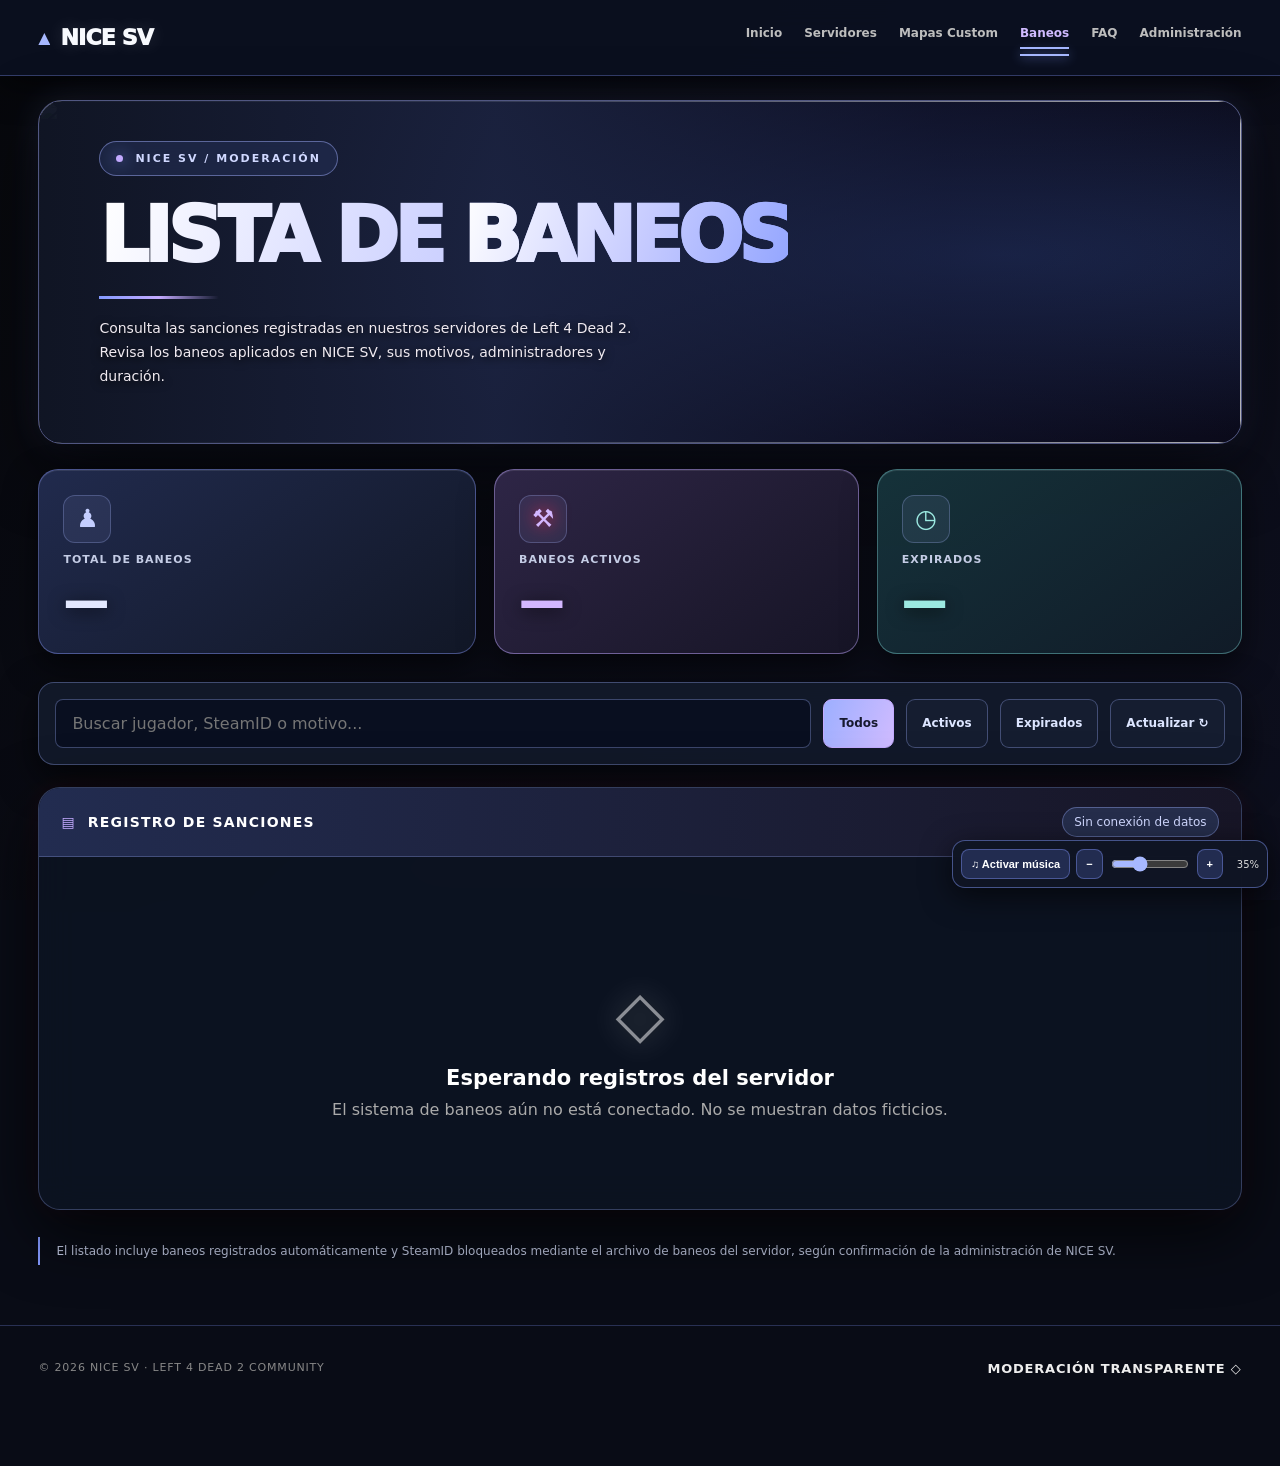
==== commit 96336b86: "Redesign bans portal with Aether Platinum responsive sanction cards and wide layout" ====
--- a/static/bans.html
+++ b/static/bans.html
@@ -339,6 +339,45 @@
 .player-avatar:hover{box-shadow:0 0 16px #a69acb99}
 .stat strong{font-variant-numeric:tabular-nums}
 @media(prefers-reduced-motion:reduce){.hero h1,.hero h1 em{animation:none!important}}
+</style><style>
+/* Aether Platinum — responsive public moderation cards */
+@keyframes aether{0%,100%{background-position:0% 50%}50%{background-position:100% 50%}}
+.shell{max-width:1600px;width:100%;padding-inline:clamp(16px,3vw,48px)}
+body{background:#090c16;color:#f1f2ff;padding-bottom:55px}
+.bans-video-backdrop::after{background:linear-gradient(135deg,#090c1666,#171b3b77)}
+.nav{background:#0b1020f2!important;border-color:#849aff55!important}
+.logo:before{background:#a7b8ff;filter:drop-shadow(0 0 9px #849aff)}
+.links .current{color:#d0bbff!important;border-color:#a7b8ff}.links .current:after{background:#a7b8ff;box-shadow:0 0 12px #849aff}.links a:hover{color:#d0bbff!important}
+.hero{min-height:330px;border-radius:24px;border-color:#a3afff77!important;box-shadow:0 24px 65px #0009,0 0 34px #849aff22!important}
+.hero:hover{border-color:#c3aaff!important}.hero:after{background:linear-gradient(115deg,transparent 25%,#c3aaff22 48%,transparent 70%)}
+.ban-hero-media:after{background:linear-gradient(90deg,#101524fa,#1c2442df 38%,#151a3870 75%,#151a3820)}
+.hero .eyebrow{background:#222c50aa;border-color:#a3afff77;color:#d0d8ff!important}.hero .eyebrow:before{background:#c3aaff;box-shadow:0 0 16px #849aff}
+.hero h1,.hero h1 em{font-style:normal;background:linear-gradient(110deg,#fff,#c5caff,#849aff,#c3aaff,#e5efff,#fff)!important;background-size:300% 100%!important;background-clip:text!important;-webkit-background-clip:text!important;color:transparent!important;-webkit-text-fill-color:transparent!important;animation:aether 8s ease-in-out infinite!important;filter:none!important}
+.hero h1:after{background:linear-gradient(90deg,#849aff,#c3aaff,transparent)}
+.stats{grid-template-columns:1.2fr 1fr 1fr;gap:18px;margin-bottom:28px}
+.stat,.stat:nth-child(2),.stat:nth-child(3){display:grid;grid-template-columns:1fr;grid-template-rows:auto auto auto;gap:8px;text-align:left;min-height:185px;padding:24px!important;background:linear-gradient(145deg,#222c50f5,#121828f5)!important;border:1px solid #8e9dff66!important;border-radius:20px!important}
+.stat:nth-child(2){background:linear-gradient(145deg,#302749f5,#171526f5)!important;border-color:#c2aaff77!important}
+.stat:nth-child(3){background:linear-gradient(145deg,#16343cf5,#111c28f5)!important;border-color:#83dbdb66!important}
+.stat-icon{grid-row:auto;justify-self:start;width:48px;height:48px;border-radius:12px;background:#a7b8ff16;border:1px solid #a7b8ff44;color:#c4ceff!important;filter:none!important;text-shadow:none;font-size:25px}
+.stat small{font-size:11px;color:#c4cce5!important}.stat strong{font-size:44px;color:#e3e8ff!important;align-self:start}.stat:nth-child(2) strong,.stat:nth-child(2) .stat-icon{color:#d3b7ff!important}.stat:nth-child(3) strong,.stat:nth-child(3) .stat-icon{color:#9ce9e1!important}
+.stat:hover{border-color:#c3aaff!important;box-shadow:0 20px 40px #0009,0 0 24px #849aff33!important}
+.controls{background:#121a2af5!important;border-color:#8899dc66!important;padding:16px!important}.search{background:#090f20!important;border-color:#8899dc66!important}.search:focus{border-color:#a7b8ff!important;box-shadow:0 0 0 3px #849aff33!important}
+.filter,.refresh{background:#151d30!important;border-color:#8899dc66!important;color:#dce5ff!important}.filter.active{background:linear-gradient(110deg,#9dafff,#d0bbff)!important;color:#16192e!important;border-color:#c3aaff!important;box-shadow:none!important}.filter:hover,.refresh:hover{border-color:#c3aaff!important}
+.panel{background:#0d1322e8!important;border-color:#8899dc55!important;border-radius:22px!important}.panelhead{background:linear-gradient(90deg,#222c50,#171526)!important;border-color:#8899dc55!important}.panelhead strong:before{color:#c3aaff}.panelhead span{background:#252d4b;color:#d0d8ff!important;border-color:#8899dc77}
+.tablewrap{overflow:visible}table{display:block;width:100%;min-width:0}thead{position:absolute;width:1px;height:1px;overflow:hidden;clip-path:inset(50%)}tbody{display:grid;grid-template-columns:repeat(3,minmax(0,1fr));gap:16px;padding:20px}
+tbody tr,tbody tr:nth-child(even){display:grid;grid-template-columns:repeat(2,minmax(0,1fr));gap:14px;min-width:0;padding:20px;background:linear-gradient(135deg,#1b2237f5,#111624f5)!important;border:1px solid #9caaff55!important;border-radius:16px;box-shadow:0 8px 24px #0005!important;transition:transform .25s,border-color .25s,box-shadow .25s!important}
+tbody tr:hover{transform:translateY(-3px);border-color:#b6baff!important;box-shadow:0 10px 30px #849aff22!important}
+tbody td{display:block;min-width:0!important;max-width:none!important;padding:0;border:0!important;font-size:13px;overflow-wrap:anywhere;line-height:1.5}
+tbody td:nth-child(3){grid-column:1/-1;grid-row:1;padding-bottom:14px;border-bottom:1px solid #9caaff33!important}
+tbody td:nth-child(1){grid-column:1;grid-row:2}tbody td:nth-child(2){grid-column:2;grid-row:2}tbody td:nth-child(6){grid-column:1/-1;grid-row:3;padding:12px;background:#849aff0c;border-radius:8px}tbody td:nth-child(4){grid-column:1;grid-row:4}tbody td:nth-child(7){grid-column:2;grid-row:4}tbody td:nth-child(5){grid-column:1/-1;grid-row:5}
+tbody td:nth-child(2):before{content:"FECHA"}tbody td:nth-child(4):before{content:"ADMINISTRADOR"}tbody td:nth-child(5):before{content:"ORIGEN"}tbody td:nth-child(6):before{content:"MOTIVO"}tbody td:nth-child(7):before{content:"DURACIÓN"}
+tbody td:nth-child(2):before,tbody td:nth-child(4):before,tbody td:nth-child(5):before,tbody td:nth-child(6):before,tbody td:nth-child(7):before{display:block;color:#a6afd0!important;font-size:10px;font-weight:800;letter-spacing:1px;margin-bottom:5px}
+.player-identity{min-width:0;gap:12px}.player-avatar{width:56px!important;height:56px!important;flex-basis:56px!important;border-radius:13px!important;background:linear-gradient(135deg,#5969a3,#292c49);border-color:#b2baff77!important;color:#e5efff}.player-name{font-size:16px}.player-steamid{color:#b3bdd8!important;font-size:11px}.steam-link{margin-left:68px;color:#b9c8ff!important;border-color:#849aff66;font-size:11px}
+.ban-status.active{background:#c0aaff15!important;border-color:#c0aaff66!important;color:#d9c1ff!important;box-shadow:none!important}.ban-status.expired{background:#9ce9e115!important;border-color:#9ce9e166!important;color:#9ce9e1!important}.origin-chip{background:#222c50!important;border-color:#849aff55!important;color:#dce5ff!important}.notice{border-color:#849aff;color:#c4cce5}.footer{border-color:#849aff44}
+.bans-audio{background:#101524f5!important;border-color:#849aff77!important}.bans-audio button{background:#222c50;border-color:#849aff66}.bans-audio input{accent-color:#a7b8ff}
+@media(max-width:1100px){tbody{grid-template-columns:repeat(2,minmax(0,1fr))}}
+@media(max-width:700px){.hero{min-height:245px}.stats{gap:8px;grid-template-columns:repeat(3,minmax(0,1fr))}.stat,.stat:nth-child(2),.stat:nth-child(3){padding:12px!important;min-height:135px;gap:5px}.stat-icon{width:30px;height:30px;font-size:18px}.stat small{font-size:9px}.stat strong{font-size:28px}tbody{grid-template-columns:1fr;padding:12px;gap:12px}tbody tr{padding:16px}.panelhead{padding:16px}.controls{padding:10px!important}}
+@media(prefers-reduced-motion:reduce){.hero h1,.hero h1 em{animation:none!important}tbody tr:hover{transform:none}}
 </style></head><body><div class="bans-video-backdrop" aria-hidden="true"><video autoplay muted loop playsinline webkit-playsinline preload="metadata"><source src="/media/nicesv-custom-background.mp4" type="video/mp4"></video></div><audio id="bansMusic" src="/media/Passionfruit.mp3" preload="auto" loop playsinline></audio><div class="bans-audio" role="group" aria-label="Música de baneos"><button type="button" id="bansMusicToggle">♫ Activar música</button><button type="button" id="bansMusicDown" aria-label="Bajar volumen">−</button><input id="bansMusicVolume" type="range" min="0" max="100" value="35" aria-label="Volumen"><button type="button" id="bansMusicUp" aria-label="Subir volumen">+</button><span id="bansMusicPercent">35%</span></div><div class="motion-stage" aria-hidden="true"><div class="cosmos-nebula"></div><div class="cosmos-stars"></div><div class="cosmos-planet"></div><div class="cosmos-meteor"></div><div class="cosmos-meteor two"></div><div class="motion-grid"></div><div class="motion-orbit"></div><div class="motion-beam"></div><div class="motion-beam two"></div><div class="noise-dots"></div></div>
 <nav class="nav"><div class="shell navin"><a class="logo" href="/">NICE SV</a><div class="links"><a href="/">Inicio</a><a href="/#servidores">Servidores</a><a href="/custom-maps.html">Mapas Custom</a><a class="current" href="/bans.html" aria-current="page">Baneos</a><a href="/faq.html">FAQ</a><a href="/#administracion">Administración</a></div></div></nav>
 <main class="shell"><header class="hero"><div class="ban-hero-media" aria-hidden="true"><img src="/media/bans-hero.gif" alt="" decoding="async" fetchpriority="high" onerror="if(!this.dataset.fallback){this.dataset.fallback=1;this.src='https://raw.githubusercontent.com/matiasboy289-sketch/niceshot-monitor/main/media/bans-hero.gif';}"></div><div class="hero-content"><div class="eyebrow">NICE SV / MODERACIÓN</div><h1>LISTA DE <em>BANEOS</em></h1><p>Consulta las sanciones registradas en nuestros servidores de Left 4 Dead 2. Revisa los baneos aplicados en NICE SV, sus motivos, administradores y duración.</p></div></header>
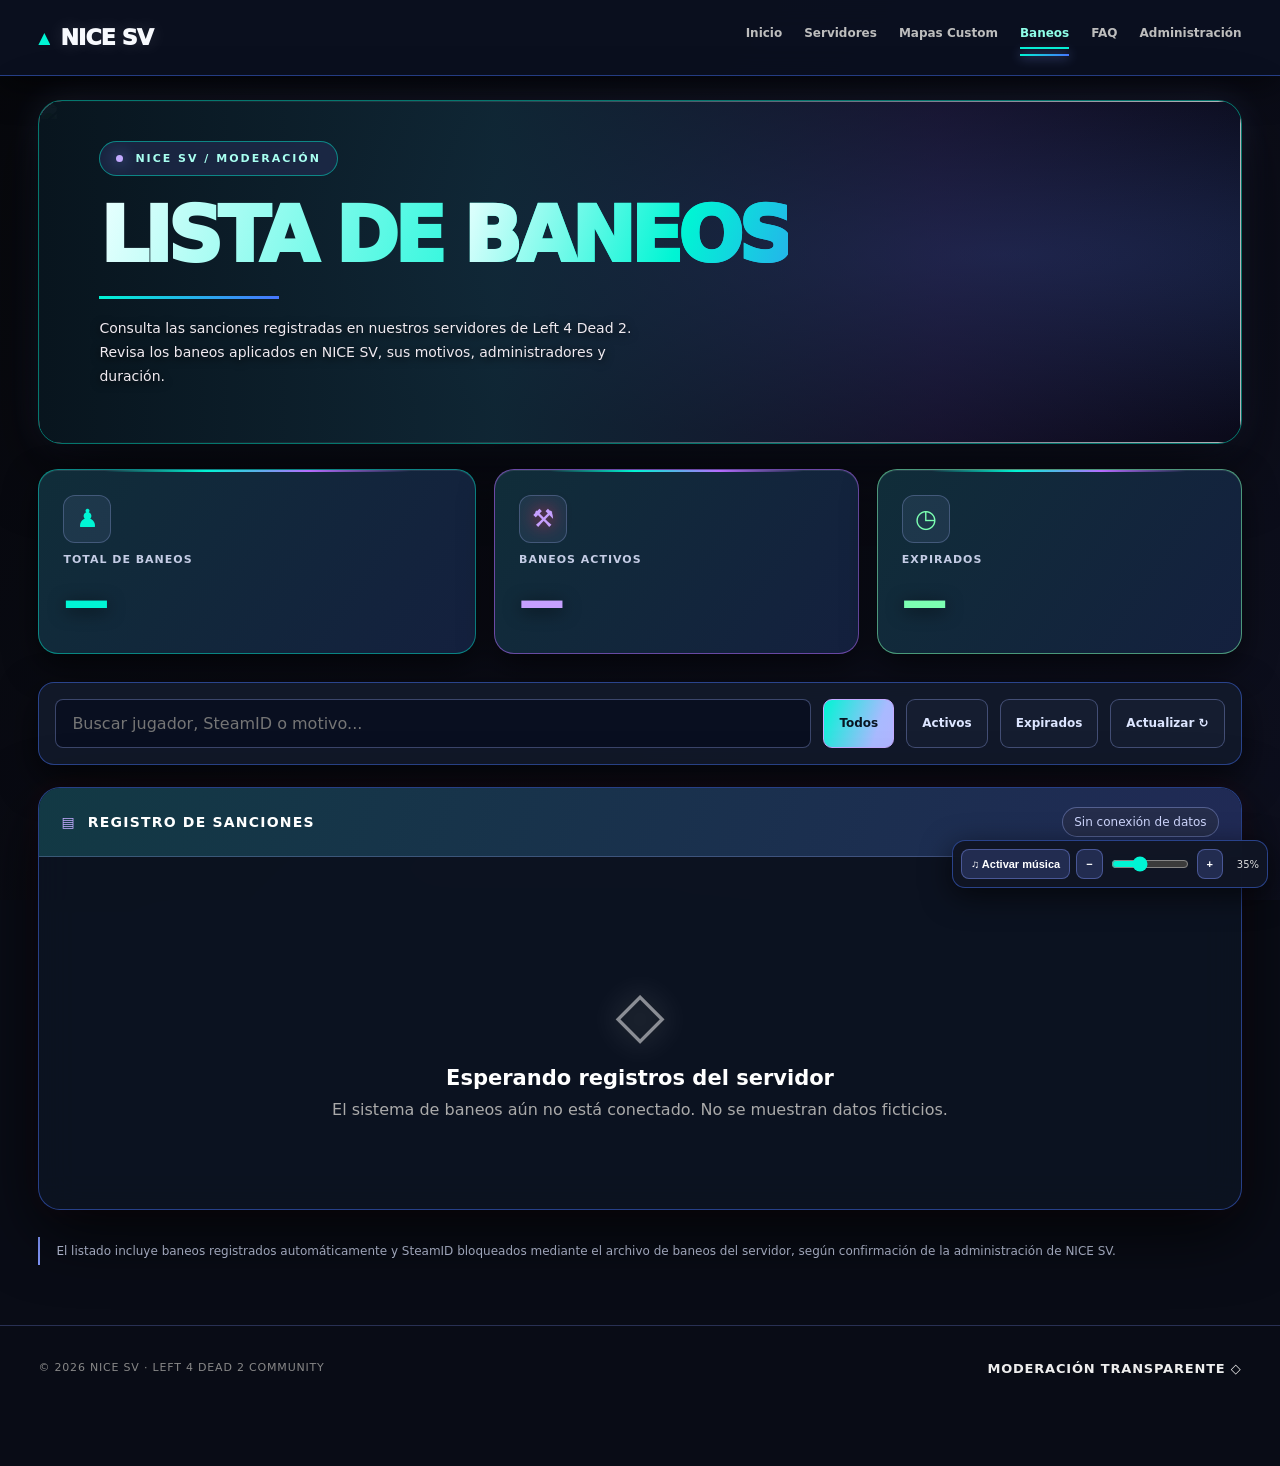
==== commit cef6dd67: "Animate Aurora Spectrum palette across bans portal while preserving responsive cards and functionali" ====
--- a/static/bans.html
+++ b/static/bans.html
@@ -378,6 +378,27 @@
 @media(max-width:1100px){tbody{grid-template-columns:repeat(2,minmax(0,1fr))}}
 @media(max-width:700px){.hero{min-height:245px}.stats{gap:8px;grid-template-columns:repeat(3,minmax(0,1fr))}.stat,.stat:nth-child(2),.stat:nth-child(3){padding:12px!important;min-height:135px;gap:5px}.stat-icon{width:30px;height:30px;font-size:18px}.stat small{font-size:9px}.stat strong{font-size:28px}tbody{grid-template-columns:1fr;padding:12px;gap:12px}tbody tr{padding:16px}.panelhead{padding:16px}.controls{padding:10px!important}}
 @media(prefers-reduced-motion:reduce){.hero h1,.hero h1 em{animation:none!important}tbody tr:hover{transform:none}}
+</style><style>
+/* Aurora Spectrum — animated accents, preserve Aether layout */
+@keyframes auroraSpectrum{0%,100%{background-position:0% 50%}50%{background-position:100% 50%}}
+@keyframes auroraHalo{0%,100%{opacity:.35}50%{opacity:.85}}
+.hero h1,.hero h1 em{background:linear-gradient(110deg,#eaffff,#00f5d4,#4776ff,#b56cff,#7cffb2,#eaffff)!important;background-size:350% 100%!important;background-clip:text!important;-webkit-background-clip:text!important;animation:auroraSpectrum 7s ease-in-out infinite!important}
+.hero h1:after,.links .current:after{background:linear-gradient(90deg,#00f5d4,#4776ff,#b56cff,#7cffb2);background-size:300% 100%;animation:auroraSpectrum 6s infinite}
+.hero{border-color:#00f5d477!important}.hero .eyebrow{color:#a8fff0!important;border-color:#00f5d477}
+.ban-hero-media:after{background:linear-gradient(90deg,#08151efa,#102a38df 38%,#26204a70 75%,#151a3820)}
+.stat,.stat:nth-child(2),.stat:nth-child(3){background:linear-gradient(125deg,#102d39,#14203e,#211c40,#102d39)!important;background-size:300% 300%!important;animation:auroraSpectrum 12s ease-in-out infinite!important;border-color:#00f5d477!important}
+.stat:nth-child(2){animation-delay:-4s!important;border-color:#b56cff88!important}.stat:nth-child(3){animation-delay:-8s!important;border-color:#7cffb288!important}
+.stat strong,.stat-icon{color:#00f5d4!important}.stat:nth-child(2) strong,.stat:nth-child(2) .stat-icon{color:#c6a0ff!important}.stat:nth-child(3) strong,.stat:nth-child(3) .stat-icon{color:#7cffb2!important}
+.stat:after{display:block;content:"";position:absolute;top:0;left:15%;right:15%;height:2px;background:linear-gradient(90deg,transparent,#00f5d4,#b56cff,transparent);animation:auroraHalo 4s infinite;pointer-events:none}
+.filter.active{background:linear-gradient(110deg,#00f5d4,#a9baff,#c3aaff,#7cffb2,#00f5d4)!important;background-size:350% 100%!important;animation:auroraSpectrum 7s infinite!important;color:#081522!important}
+.panelhead{background:linear-gradient(110deg,#123944,#202a55,#35214c,#123944)!important;background-size:300% 100%!important;animation:auroraSpectrum 12s infinite}
+tbody tr,tbody tr:nth-child(even){position:relative;background:linear-gradient(145deg,#142735f5,#111624f5)!important;border-color:#4776ff66!important;overflow:hidden}
+tbody tr:before{content:"";position:absolute;top:0;left:0;right:0;height:2px;background:linear-gradient(90deg,#00f5d4,#4776ff,#b56cff,#7cffb2,#00f5d4);background-size:300% 100%;animation:auroraSpectrum 8s infinite;pointer-events:none}
+tbody tr:nth-child(3n+2):before{animation-delay:-3s}tbody tr:nth-child(3n):before{animation-delay:-6s}
+tbody tr:hover{border-color:#00f5d4!important;box-shadow:0 10px 30px #00f5d425!important}
+.steam-link{color:#8fffe9!important}.player-avatar{border-color:#00f5d477!important}.ban-status.active{color:#d4b5ff!important;border-color:#b56cff88!important}.ban-status.expired{color:#7cffb2!important;border-color:#7cffb288!important}
+.nav,.controls,.panel,.bans-audio{border-color:#4776ff77!important}.links .current,.links a:hover{color:#8fffe9!important}.links .current{border-color:#00f5d4}.logo:before{background:#00f5d4;filter:drop-shadow(0 0 8px #00f5d4)}.bans-audio input{accent-color:#00f5d4}
+@media(prefers-reduced-motion:reduce){.hero h1,.hero h1 em,.hero h1:after,.links .current:after,.stat,.stat:after,.filter.active,.panelhead,tbody tr:before{animation:none!important}}
 </style></head><body><div class="bans-video-backdrop" aria-hidden="true"><video autoplay muted loop playsinline webkit-playsinline preload="metadata"><source src="/media/nicesv-custom-background.mp4" type="video/mp4"></video></div><audio id="bansMusic" src="/media/Passionfruit.mp3" preload="auto" loop playsinline></audio><div class="bans-audio" role="group" aria-label="Música de baneos"><button type="button" id="bansMusicToggle">♫ Activar música</button><button type="button" id="bansMusicDown" aria-label="Bajar volumen">−</button><input id="bansMusicVolume" type="range" min="0" max="100" value="35" aria-label="Volumen"><button type="button" id="bansMusicUp" aria-label="Subir volumen">+</button><span id="bansMusicPercent">35%</span></div><div class="motion-stage" aria-hidden="true"><div class="cosmos-nebula"></div><div class="cosmos-stars"></div><div class="cosmos-planet"></div><div class="cosmos-meteor"></div><div class="cosmos-meteor two"></div><div class="motion-grid"></div><div class="motion-orbit"></div><div class="motion-beam"></div><div class="motion-beam two"></div><div class="noise-dots"></div></div>
 <nav class="nav"><div class="shell navin"><a class="logo" href="/">NICE SV</a><div class="links"><a href="/">Inicio</a><a href="/#servidores">Servidores</a><a href="/custom-maps.html">Mapas Custom</a><a class="current" href="/bans.html" aria-current="page">Baneos</a><a href="/faq.html">FAQ</a><a href="/#administracion">Administración</a></div></div></nav>
 <main class="shell"><header class="hero"><div class="ban-hero-media" aria-hidden="true"><img src="/media/bans-hero.gif" alt="" decoding="async" fetchpriority="high" onerror="if(!this.dataset.fallback){this.dataset.fallback=1;this.src='https://raw.githubusercontent.com/matiasboy289-sketch/niceshot-monitor/main/media/bans-hero.gif';}"></div><div class="hero-content"><div class="eyebrow">NICE SV / MODERACIÓN</div><h1>LISTA DE <em>BANEOS</em></h1><p>Consulta las sanciones registradas en nuestros servidores de Left 4 Dead 2. Revisa los baneos aplicados en NICE SV, sus motivos, administradores y duración.</p></div></header>
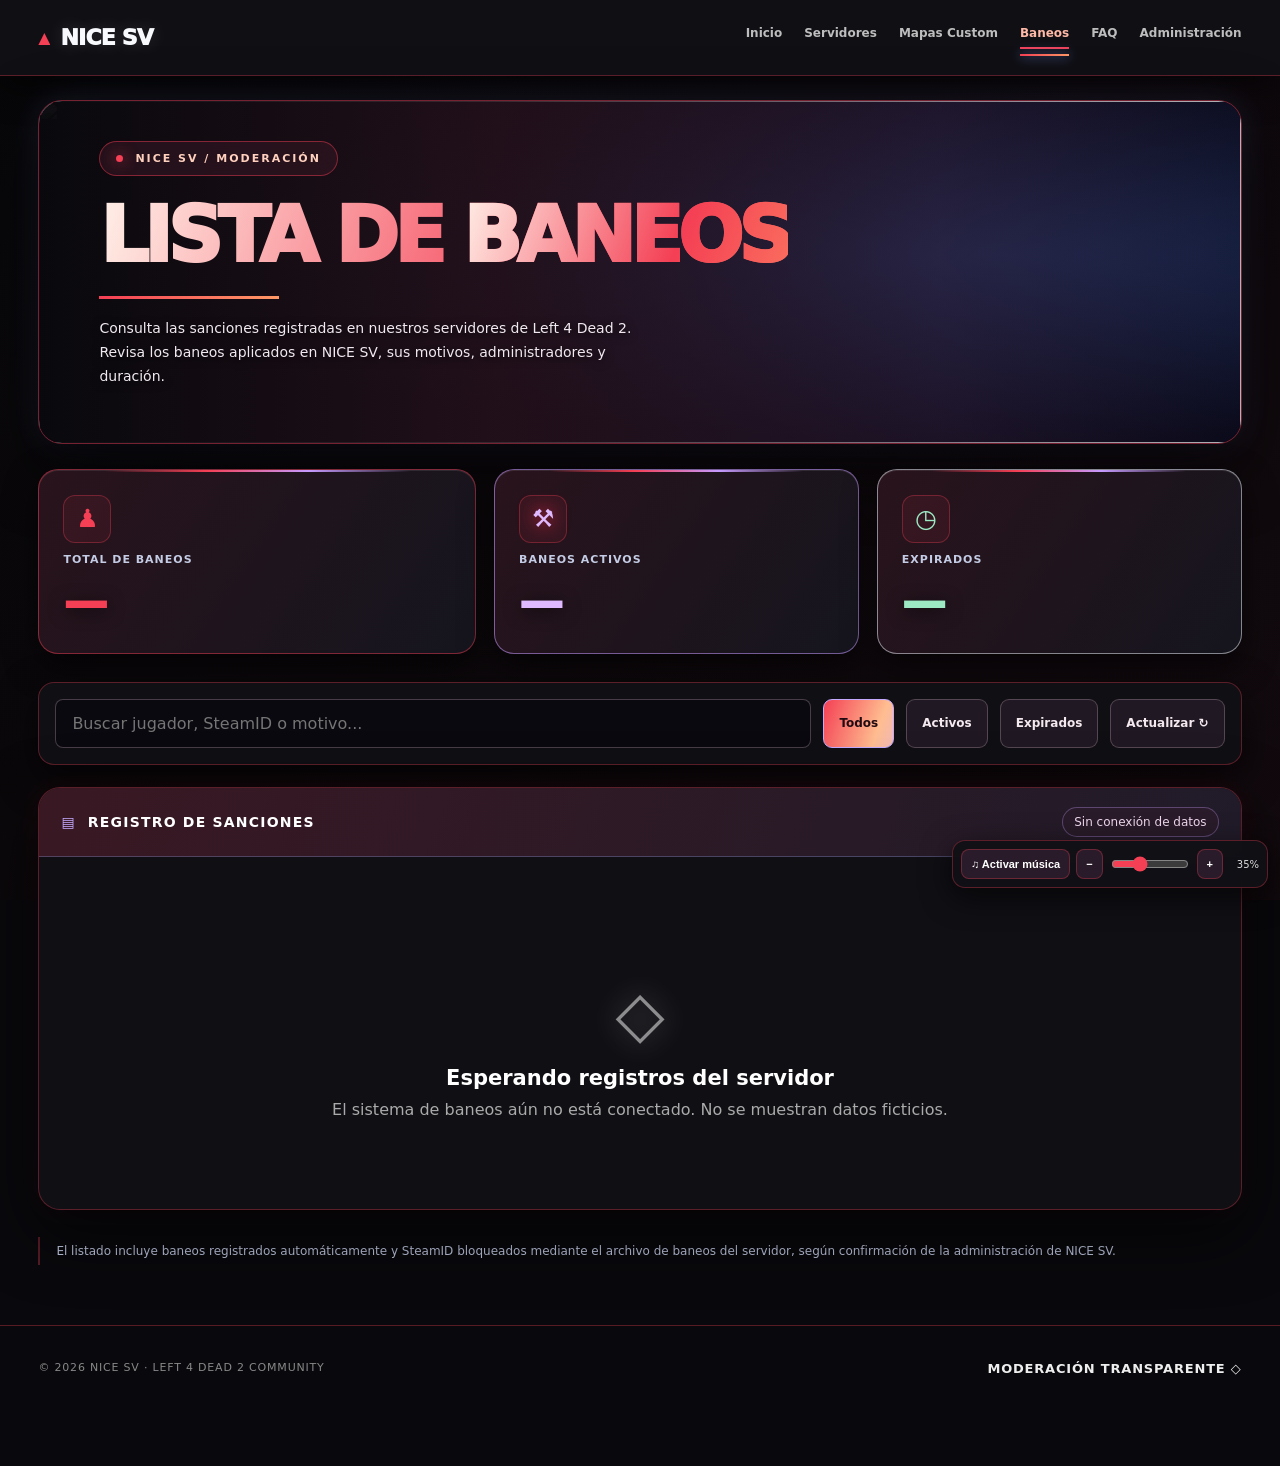
==== commit d3e935c4: "Apply animated Crimson Obsidian palette throughout bans portal" ====
--- a/static/bans.html
+++ b/static/bans.html
@@ -379,26 +379,40 @@
 @media(max-width:700px){.hero{min-height:245px}.stats{gap:8px;grid-template-columns:repeat(3,minmax(0,1fr))}.stat,.stat:nth-child(2),.stat:nth-child(3){padding:12px!important;min-height:135px;gap:5px}.stat-icon{width:30px;height:30px;font-size:18px}.stat small{font-size:9px}.stat strong{font-size:28px}tbody{grid-template-columns:1fr;padding:12px;gap:12px}tbody tr{padding:16px}.panelhead{padding:16px}.controls{padding:10px!important}}
 @media(prefers-reduced-motion:reduce){.hero h1,.hero h1 em{animation:none!important}tbody tr:hover{transform:none}}
 </style><style>
-/* Aurora Spectrum — animated accents, preserve Aether layout */
-@keyframes auroraSpectrum{0%,100%{background-position:0% 50%}50%{background-position:100% 50%}}
-@keyframes auroraHalo{0%,100%{opacity:.35}50%{opacity:.85}}
-.hero h1,.hero h1 em{background:linear-gradient(110deg,#eaffff,#00f5d4,#4776ff,#b56cff,#7cffb2,#eaffff)!important;background-size:350% 100%!important;background-clip:text!important;-webkit-background-clip:text!important;animation:auroraSpectrum 7s ease-in-out infinite!important}
-.hero h1:after,.links .current:after{background:linear-gradient(90deg,#00f5d4,#4776ff,#b56cff,#7cffb2);background-size:300% 100%;animation:auroraSpectrum 6s infinite}
-.hero{border-color:#00f5d477!important}.hero .eyebrow{color:#a8fff0!important;border-color:#00f5d477}
-.ban-hero-media:after{background:linear-gradient(90deg,#08151efa,#102a38df 38%,#26204a70 75%,#151a3820)}
-.stat,.stat:nth-child(2),.stat:nth-child(3){background:linear-gradient(125deg,#102d39,#14203e,#211c40,#102d39)!important;background-size:300% 300%!important;animation:auroraSpectrum 12s ease-in-out infinite!important;border-color:#00f5d477!important}
-.stat:nth-child(2){animation-delay:-4s!important;border-color:#b56cff88!important}.stat:nth-child(3){animation-delay:-8s!important;border-color:#7cffb288!important}
-.stat strong,.stat-icon{color:#00f5d4!important}.stat:nth-child(2) strong,.stat:nth-child(2) .stat-icon{color:#c6a0ff!important}.stat:nth-child(3) strong,.stat:nth-child(3) .stat-icon{color:#7cffb2!important}
-.stat:after{display:block;content:"";position:absolute;top:0;left:15%;right:15%;height:2px;background:linear-gradient(90deg,transparent,#00f5d4,#b56cff,transparent);animation:auroraHalo 4s infinite;pointer-events:none}
-.filter.active{background:linear-gradient(110deg,#00f5d4,#a9baff,#c3aaff,#7cffb2,#00f5d4)!important;background-size:350% 100%!important;animation:auroraSpectrum 7s infinite!important;color:#081522!important}
-.panelhead{background:linear-gradient(110deg,#123944,#202a55,#35214c,#123944)!important;background-size:300% 100%!important;animation:auroraSpectrum 12s infinite}
-tbody tr,tbody tr:nth-child(even){position:relative;background:linear-gradient(145deg,#142735f5,#111624f5)!important;border-color:#4776ff66!important;overflow:hidden}
-tbody tr:before{content:"";position:absolute;top:0;left:0;right:0;height:2px;background:linear-gradient(90deg,#00f5d4,#4776ff,#b56cff,#7cffb2,#00f5d4);background-size:300% 100%;animation:auroraSpectrum 8s infinite;pointer-events:none}
+/* Crimson Obsidian — animated accents, preserve Aether layout */
+@keyframes crimsonSpectrum{0%,100%{background-position:0% 50%}50%{background-position:100% 50%}}
+@keyframes crimsonHalo{0%,100%{opacity:.35}50%{opacity:.85}}
+.hero h1,.hero h1 em{background:linear-gradient(110deg,#fff0e8,#f43f54,#ff9866,#c69bff,#e5e9f2,#fff0e8)!important;background-size:350% 100%!important;background-clip:text!important;-webkit-background-clip:text!important;animation:crimsonSpectrum 7s ease-in-out infinite!important}
+.hero h1:after,.links .current:after{background:linear-gradient(90deg,#f43f54,#ff9866,#c69bff,#e5e9f2);background-size:300% 100%;animation:crimsonSpectrum 6s infinite}
+.hero{border-color:#f43f5477!important}.hero .eyebrow{color:#ffd0bd!important;border-color:#f43f5477}
+.ban-hero-media:after{background:linear-gradient(90deg,#09090dfa,#241019df 38%,#35203b70 75%,#151a3820)}
+.stat,.stat:nth-child(2),.stat:nth-child(3){background:linear-gradient(125deg,#29131c,#15151e,#302039,#29131c)!important;background-size:300% 300%!important;animation:crimsonSpectrum 12s ease-in-out infinite!important;border-color:#f43f5477!important}
+.stat:nth-child(2){animation-delay:-4s!important;border-color:#c69bff88!important}.stat:nth-child(3){animation-delay:-8s!important;border-color:#e5e9f288!important}
+.stat strong,.stat-icon{color:#f43f54!important}.stat:nth-child(2) strong,.stat:nth-child(2) .stat-icon{color:#e0baff!important}.stat:nth-child(3) strong,.stat:nth-child(3) .stat-icon{color:#e5e9f2!important}
+.stat:after{display:block;content:"";position:absolute;top:0;left:15%;right:15%;height:2px;background:linear-gradient(90deg,transparent,#f43f54,#c69bff,transparent);animation:crimsonHalo 4s infinite;pointer-events:none}
+.filter.active{background:linear-gradient(110deg,#f43f54,#ffbd90,#d5b0ff,#e5e9f2,#f43f54)!important;background-size:350% 100%!important;animation:crimsonSpectrum 7s infinite!important;color:#200b12!important}
+.panelhead{background:linear-gradient(110deg,#391823,#211b29,#352039,#391823)!important;background-size:300% 100%!important;animation:crimsonSpectrum 12s infinite}
+tbody tr,tbody tr:nth-child(even){position:relative;background:linear-gradient(145deg,#211820f5,#101015f5)!important;border-color:#ff986666!important;overflow:hidden}
+tbody tr:before{content:"";position:absolute;top:0;left:0;right:0;height:2px;background:linear-gradient(90deg,#f43f54,#ff9866,#c69bff,#e5e9f2,#f43f54);background-size:300% 100%;animation:crimsonSpectrum 8s infinite;pointer-events:none}
 tbody tr:nth-child(3n+2):before{animation-delay:-3s}tbody tr:nth-child(3n):before{animation-delay:-6s}
-tbody tr:hover{border-color:#00f5d4!important;box-shadow:0 10px 30px #00f5d425!important}
-.steam-link{color:#8fffe9!important}.player-avatar{border-color:#00f5d477!important}.ban-status.active{color:#d4b5ff!important;border-color:#b56cff88!important}.ban-status.expired{color:#7cffb2!important;border-color:#7cffb288!important}
-.nav,.controls,.panel,.bans-audio{border-color:#4776ff77!important}.links .current,.links a:hover{color:#8fffe9!important}.links .current{border-color:#00f5d4}.logo:before{background:#00f5d4;filter:drop-shadow(0 0 8px #00f5d4)}.bans-audio input{accent-color:#00f5d4}
+tbody tr:hover{border-color:#f43f54!important;box-shadow:0 10px 30px #f43f5425!important}
+.steam-link{color:#ffb9a7!important}.player-avatar{border-color:#f43f5477!important}.ban-status.active{color:#ffb9c4!important;border-color:#c69bff88!important}.ban-status.expired{color:#e5e9f2!important;border-color:#e5e9f288!important}
+.nav,.controls,.panel,.bans-audio{border-color:#ff986677!important}.links .current,.links a:hover{color:#ffb9a7!important}.links .current{border-color:#f43f54}.logo:before{background:#f43f54;filter:drop-shadow(0 0 8px #f43f54)}.bans-audio input{accent-color:#f43f54}
 @media(prefers-reduced-motion:reduce){.hero h1,.hero h1 em,.hero h1:after,.links .current:after,.stat,.stat:after,.filter.active,.panelhead,tbody tr:before{animation:none!important}}
+
+body{background:#09090d}.bans-video-backdrop::after{background:linear-gradient(135deg,#09090d77,#210f1977)}
+.nav,.controls,.panel,.bans-audio{background:#101016f2!important;border-color:#f43f5455!important}
+.hero:hover,.stat:hover{border-color:#ff9866!important}
+.hero .eyebrow{background:#301522aa!important}.hero .eyebrow:before{background:#f43f54;box-shadow:0 0 16px #f43f54}
+.stat-icon{background:#f43f5415;border-color:#f43f5455}
+.stat:nth-child(3) strong,.stat:nth-child(3) .stat-icon{color:#9ce9c4!important}
+.search{background:#09090f!important;border-color:#a68b9b66!important}.search:focus{border-color:#ff9866!important;box-shadow:0 0 0 3px #f43f5433!important}
+.filter,.refresh{background:#201923!important;border-color:#a68b9b66!important;color:#f4e9ee!important}.filter:hover,.refresh:hover{border-color:#ff9866!important}
+.panelhead span,.origin-chip{background:#291b29!important;border-color:#c69bff55!important;color:#f0d9ef!important}
+.player-avatar{background:linear-gradient(135deg,#613046,#211923)!important}.player-steamid{color:#c3b6c5!important}
+.ban-status.active{background:#f43f5418!important;border-color:#f43f5488!important;color:#ffb9c4!important}.ban-status.expired{background:#9ce9c415!important;border-color:#9ce9c466!important;color:#9ce9c4!important}
+tbody td:nth-child(6){background:#f43f540b}tbody td:nth-child(3){border-color:#f43f5433!important}
+.bans-audio button{background:#291b29;border-color:#f43f5455}.notice,.footer{border-color:#f43f5455}
 </style></head><body><div class="bans-video-backdrop" aria-hidden="true"><video autoplay muted loop playsinline webkit-playsinline preload="metadata"><source src="/media/nicesv-custom-background.mp4" type="video/mp4"></video></div><audio id="bansMusic" src="/media/Passionfruit.mp3" preload="auto" loop playsinline></audio><div class="bans-audio" role="group" aria-label="Música de baneos"><button type="button" id="bansMusicToggle">♫ Activar música</button><button type="button" id="bansMusicDown" aria-label="Bajar volumen">−</button><input id="bansMusicVolume" type="range" min="0" max="100" value="35" aria-label="Volumen"><button type="button" id="bansMusicUp" aria-label="Subir volumen">+</button><span id="bansMusicPercent">35%</span></div><div class="motion-stage" aria-hidden="true"><div class="cosmos-nebula"></div><div class="cosmos-stars"></div><div class="cosmos-planet"></div><div class="cosmos-meteor"></div><div class="cosmos-meteor two"></div><div class="motion-grid"></div><div class="motion-orbit"></div><div class="motion-beam"></div><div class="motion-beam two"></div><div class="noise-dots"></div></div>
 <nav class="nav"><div class="shell navin"><a class="logo" href="/">NICE SV</a><div class="links"><a href="/">Inicio</a><a href="/#servidores">Servidores</a><a href="/custom-maps.html">Mapas Custom</a><a class="current" href="/bans.html" aria-current="page">Baneos</a><a href="/faq.html">FAQ</a><a href="/#administracion">Administración</a></div></div></nav>
 <main class="shell"><header class="hero"><div class="ban-hero-media" aria-hidden="true"><img src="/media/bans-hero.gif" alt="" decoding="async" fetchpriority="high" onerror="if(!this.dataset.fallback){this.dataset.fallback=1;this.src='https://raw.githubusercontent.com/matiasboy289-sketch/niceshot-monitor/main/media/bans-hero.gif';}"></div><div class="hero-content"><div class="eyebrow">NICE SV / MODERACIÓN</div><h1>LISTA DE <em>BANEOS</em></h1><p>Consulta las sanciones registradas en nuestros servidores de Left 4 Dead 2. Revisa los baneos aplicados en NICE SV, sus motivos, administradores y duración.</p></div></header>
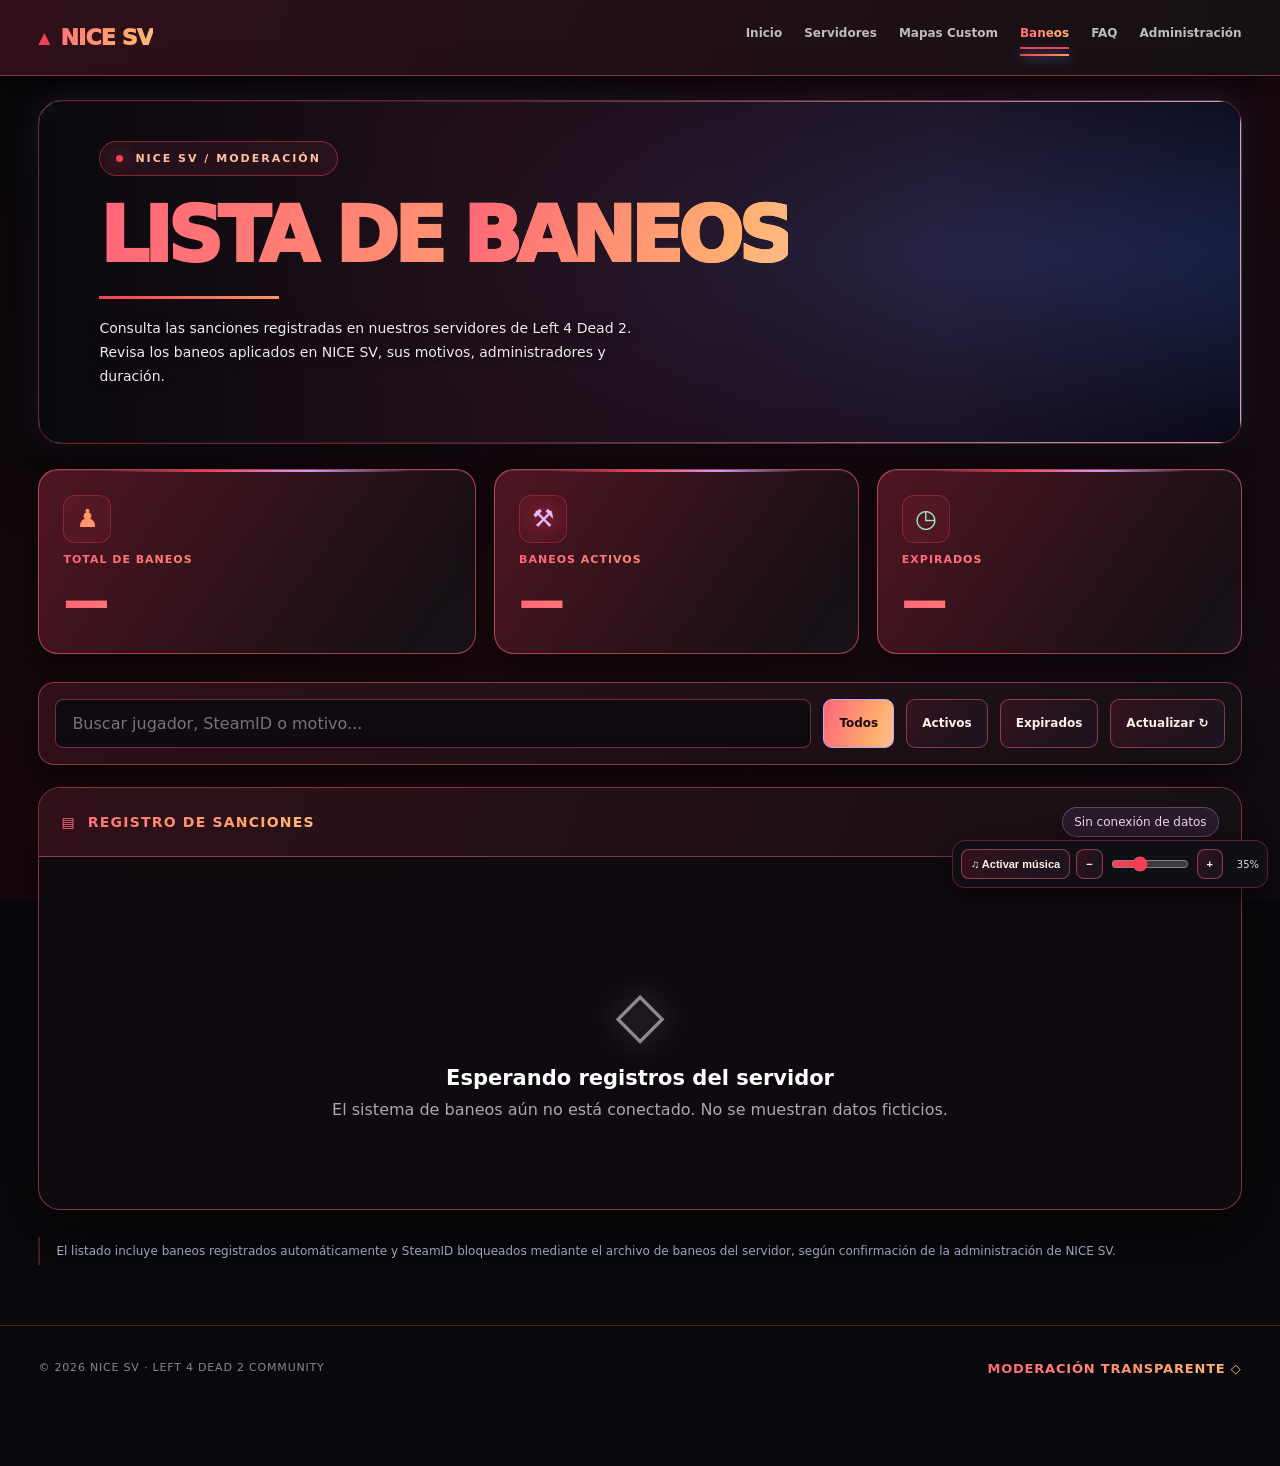
==== commit 2699eb44: "Enforce visible crimson copper platinum violet animation across all bans components" ====
--- a/static/bans.html
+++ b/static/bans.html
@@ -413,6 +413,27 @@
 .ban-status.active{background:#f43f5418!important;border-color:#f43f5488!important;color:#ffb9c4!important}.ban-status.expired{background:#9ce9c415!important;border-color:#9ce9c466!important;color:#9ce9c4!important}
 tbody td:nth-child(6){background:#f43f540b}tbody td:nth-child(3){border-color:#f43f5433!important}
 .bans-audio button{background:#291b29;border-color:#f43f5455}.notice,.footer{border-color:#f43f5455}
+</style><style id="crimson-final">
+/* Unified high contrast crimson theme */
+:root{--spectrum:linear-gradient(110deg,#ff6578,#ffb06f,#f4e9e5,#c69bff,#ff6578)}
+body .hero h1,body .hero h1 em,body .logo,body .panelhead strong,body .stat strong,body .stat small,body .player-name,body .links a.current,body .footmark{background:var(--spectrum)!important;background-size:350% 100%!important;background-clip:text!important;-webkit-background-clip:text!important;color:transparent!important;-webkit-text-fill-color:transparent!important;text-shadow:none!important;animation:crimsonSpectrum 7s ease-in-out infinite!important}
+body .stat,body .stat:nth-child(2),body .stat:nth-child(3){background:linear-gradient(125deg,#501522,#161015,#40233f,#3d2117,#501522)!important;background-size:350% 350%!important;animation:crimsonSpectrum 10s infinite!important;border-color:#ff657899!important}
+body .stat:nth-child(2){animation-delay:-3s!important}body .stat:nth-child(3){animation-delay:-6s!important}
+body .panel{background:#100b10f5!important;border-color:#ff657877!important}
+body .panelhead,body .controls,body .nav{background:linear-gradient(110deg,#301019,#151014,#35203b,#301019)!important;background-size:300% 100%!important;animation:crimsonSpectrum 14s infinite!important;border-color:#ff657877!important}
+body tbody tr,body tbody tr:nth-child(even){background:linear-gradient(130deg,#35131df7,#100c12f7 55%,#291b32f7)!important;border-color:#e06c8377!important}
+body tbody tr:nth-child(3n+2){background:linear-gradient(130deg,#392319f7,#100c12f7 55%,#301522f7)!important}
+body tbody tr:nth-child(3n){background:linear-gradient(130deg,#302039f7,#100c12f7 55%,#38151df7)!important}
+body tbody tr:before{height:3px;background:var(--spectrum);background-size:350% 100%;animation:crimsonSpectrum 6s infinite}
+body tbody td:nth-child(2):before,body tbody td:nth-child(4):before,body tbody td:nth-child(5):before,body tbody td:nth-child(6):before,body tbody td:nth-child(7):before{color:#ffb59b!important}
+body .filter,body .refresh,body .bans-audio button{background:linear-gradient(120deg,#34131e,#1c141e,#38243b,#34131e)!important;background-size:300% 100%!important;animation:crimsonSpectrum 10s infinite!important;border-color:#ff657877!important;color:#fff0e8!important}
+body .filter.active{background:var(--spectrum)!important;background-size:350% 100%!important;color:#200b12!important}
+body .player-avatar{border-color:#ff9866!important;box-shadow:0 0 14px #f43f5433}body .steam-link{color:#ffc1a0!important}body .player-steamid{color:#d6c1cc!important}
+body .hero .eyebrow{color:#ffc1a0!important}body .stat-icon{color:#ff9866!important}
+body .bans-video-backdrop::after{background:linear-gradient(135deg,#09090d88,#3c101d66,#21142877)}
+body .search{background:#100b10!important;border-color:#ff657866!important}
+body .ban-status.expired{color:#9ce9c4!important}
+@media(prefers-reduced-motion:reduce){body .hero h1,body .hero h1 em,body .logo,body .panelhead strong,body .stat strong,body .stat small,body .player-name,body .links a.current,body .footmark,body .stat,body .stat:nth-child(2),body .stat:nth-child(3),body .panelhead,body .controls,body .nav,body tbody tr:before,body .filter,body .refresh,body .bans-audio button{animation:none!important}}
 </style></head><body><div class="bans-video-backdrop" aria-hidden="true"><video autoplay muted loop playsinline webkit-playsinline preload="metadata"><source src="/media/nicesv-custom-background.mp4" type="video/mp4"></video></div><audio id="bansMusic" src="/media/Passionfruit.mp3" preload="auto" loop playsinline></audio><div class="bans-audio" role="group" aria-label="Música de baneos"><button type="button" id="bansMusicToggle">♫ Activar música</button><button type="button" id="bansMusicDown" aria-label="Bajar volumen">−</button><input id="bansMusicVolume" type="range" min="0" max="100" value="35" aria-label="Volumen"><button type="button" id="bansMusicUp" aria-label="Subir volumen">+</button><span id="bansMusicPercent">35%</span></div><div class="motion-stage" aria-hidden="true"><div class="cosmos-nebula"></div><div class="cosmos-stars"></div><div class="cosmos-planet"></div><div class="cosmos-meteor"></div><div class="cosmos-meteor two"></div><div class="motion-grid"></div><div class="motion-orbit"></div><div class="motion-beam"></div><div class="motion-beam two"></div><div class="noise-dots"></div></div>
 <nav class="nav"><div class="shell navin"><a class="logo" href="/">NICE SV</a><div class="links"><a href="/">Inicio</a><a href="/#servidores">Servidores</a><a href="/custom-maps.html">Mapas Custom</a><a class="current" href="/bans.html" aria-current="page">Baneos</a><a href="/faq.html">FAQ</a><a href="/#administracion">Administración</a></div></div></nav>
 <main class="shell"><header class="hero"><div class="ban-hero-media" aria-hidden="true"><img src="/media/bans-hero.gif" alt="" decoding="async" fetchpriority="high" onerror="if(!this.dataset.fallback){this.dataset.fallback=1;this.src='https://raw.githubusercontent.com/matiasboy289-sketch/niceshot-monitor/main/media/bans-hero.gif';}"></div><div class="hero-content"><div class="eyebrow">NICE SV / MODERACIÓN</div><h1>LISTA DE <em>BANEOS</em></h1><p>Consulta las sanciones registradas en nuestros servidores de Left 4 Dead 2. Revisa los baneos aplicados en NICE SV, sus motivos, administradores y duración.</p></div></header>
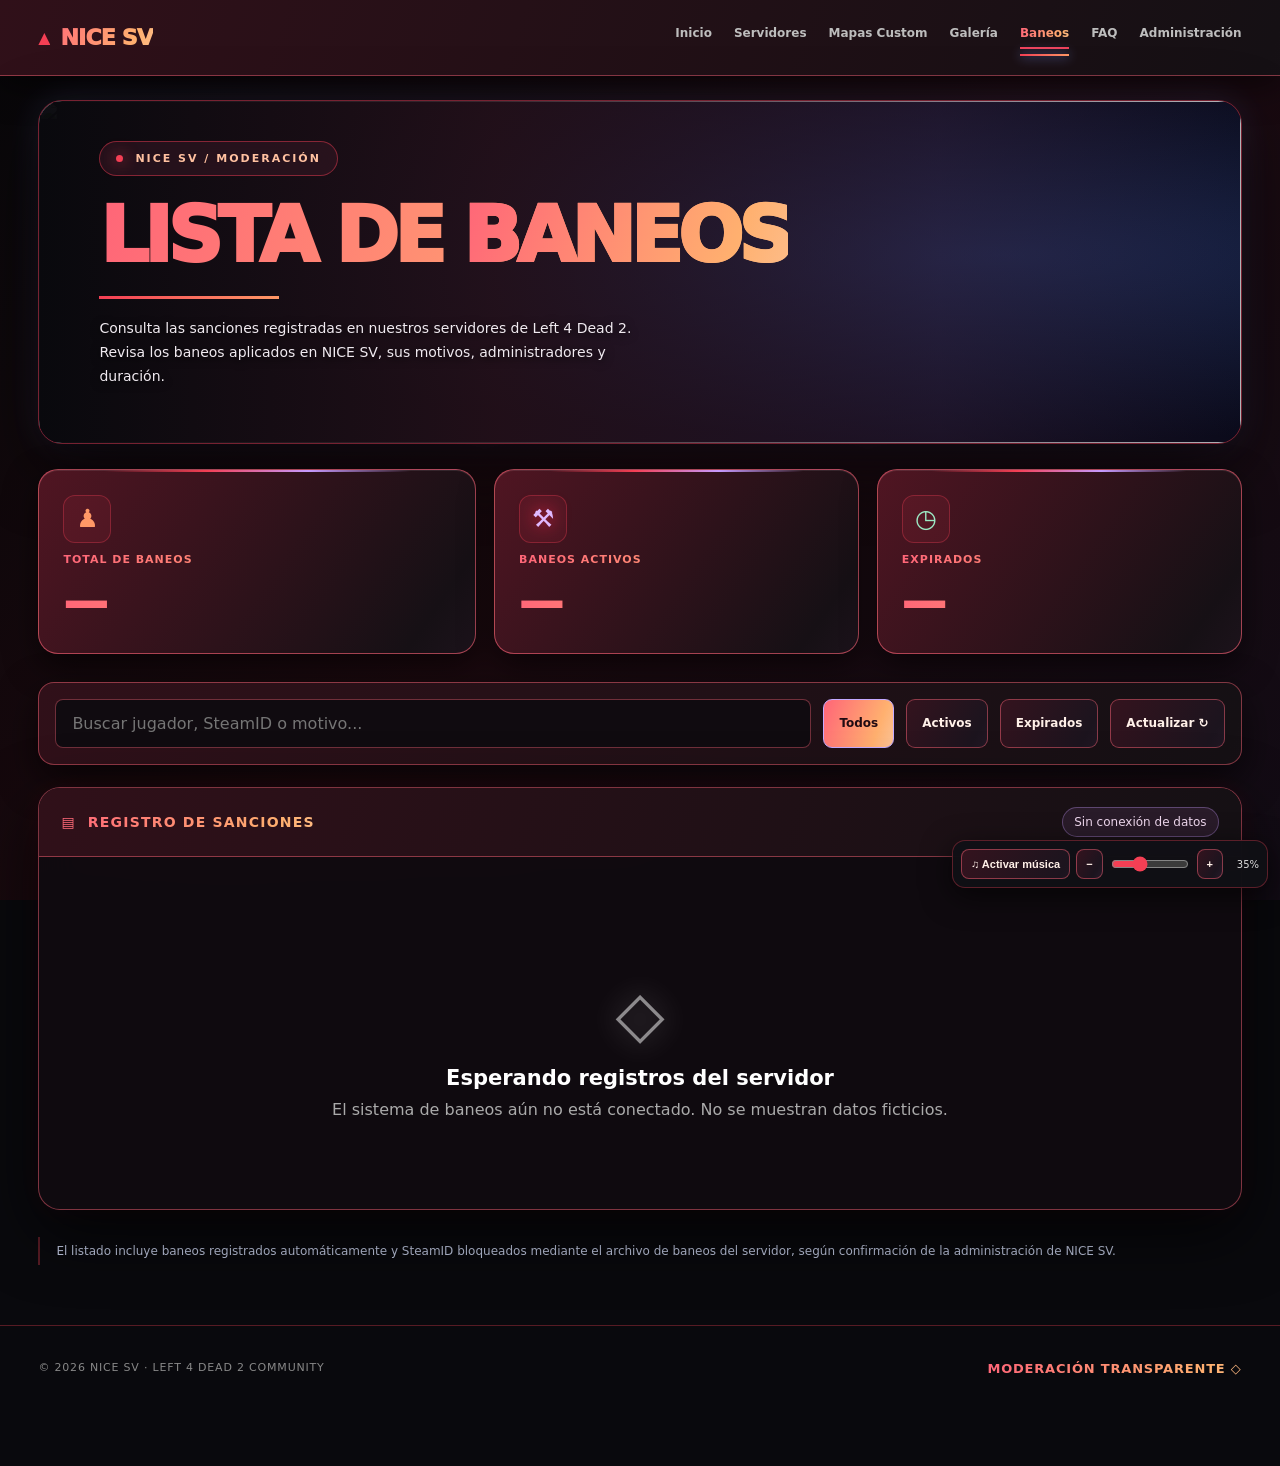
==== commit 1fc3c042: "Add Gallery link to main navigation" ====
--- a/static/bans.html
+++ b/static/bans.html
@@ -435,7 +435,7 @@
 body .ban-status.expired{color:#9ce9c4!important}
 @media(prefers-reduced-motion:reduce){body .hero h1,body .hero h1 em,body .logo,body .panelhead strong,body .stat strong,body .stat small,body .player-name,body .links a.current,body .footmark,body .stat,body .stat:nth-child(2),body .stat:nth-child(3),body .panelhead,body .controls,body .nav,body tbody tr:before,body .filter,body .refresh,body .bans-audio button{animation:none!important}}
 </style></head><body><div class="bans-video-backdrop" aria-hidden="true"><video autoplay muted loop playsinline webkit-playsinline preload="metadata"><source src="/media/nicesv-custom-background.mp4" type="video/mp4"></video></div><audio id="bansMusic" src="/media/Passionfruit.mp3" preload="auto" loop playsinline></audio><div class="bans-audio" role="group" aria-label="Música de baneos"><button type="button" id="bansMusicToggle">♫ Activar música</button><button type="button" id="bansMusicDown" aria-label="Bajar volumen">−</button><input id="bansMusicVolume" type="range" min="0" max="100" value="35" aria-label="Volumen"><button type="button" id="bansMusicUp" aria-label="Subir volumen">+</button><span id="bansMusicPercent">35%</span></div><div class="motion-stage" aria-hidden="true"><div class="cosmos-nebula"></div><div class="cosmos-stars"></div><div class="cosmos-planet"></div><div class="cosmos-meteor"></div><div class="cosmos-meteor two"></div><div class="motion-grid"></div><div class="motion-orbit"></div><div class="motion-beam"></div><div class="motion-beam two"></div><div class="noise-dots"></div></div>
-<nav class="nav"><div class="shell navin"><a class="logo" href="/">NICE SV</a><div class="links"><a href="/">Inicio</a><a href="/#servidores">Servidores</a><a href="/custom-maps.html">Mapas Custom</a><a class="current" href="/bans.html" aria-current="page">Baneos</a><a href="/faq.html">FAQ</a><a href="/#administracion">Administración</a></div></div></nav>
+<nav class="nav"><div class="shell navin"><a class="logo" href="/">NICE SV</a><div class="links"><a href="/">Inicio</a><a href="/#servidores">Servidores</a><a href="/custom-maps.html">Mapas Custom</a><a href="/galeria.html">Galería</a><a class="current" href="/bans.html" aria-current="page">Baneos</a><a href="/faq.html">FAQ</a><a href="/#administracion">Administración</a></div></div></nav>
 <main class="shell"><header class="hero"><div class="ban-hero-media" aria-hidden="true"><img src="/media/bans-hero.gif" alt="" decoding="async" fetchpriority="high" onerror="if(!this.dataset.fallback){this.dataset.fallback=1;this.src='https://raw.githubusercontent.com/matiasboy289-sketch/niceshot-monitor/main/media/bans-hero.gif';}"></div><div class="hero-content"><div class="eyebrow">NICE SV / MODERACIÓN</div><h1>LISTA DE <em>BANEOS</em></h1><p>Consulta las sanciones registradas en nuestros servidores de Left 4 Dead 2. Revisa los baneos aplicados en NICE SV, sus motivos, administradores y duración.</p></div></header>
 <section class="stats" aria-label="Estadísticas"><div class="stat"><span class="stat-icon" aria-hidden="true">♟</span><small>TOTAL DE BANEOS</small><strong id="total">—</strong></div><div class="stat"><span class="stat-icon" aria-hidden="true">⚒</span><small>BANEOS ACTIVOS</small><strong id="active">—</strong></div><div class="stat"><span class="stat-icon" aria-hidden="true">◷</span><small>EXPIRADOS</small><strong id="expired">—</strong></div></section>
 <div class="controls"><input id="search" class="search" type="search" placeholder="Buscar jugador, SteamID o motivo..." aria-label="Buscar baneos"><button class="filter active" data-filter="all">Todos</button><button class="filter" data-filter="active">Activos</button><button class="filter" data-filter="expired">Expirados</button><button id="refresh" class="refresh">Actualizar ↻</button></div>
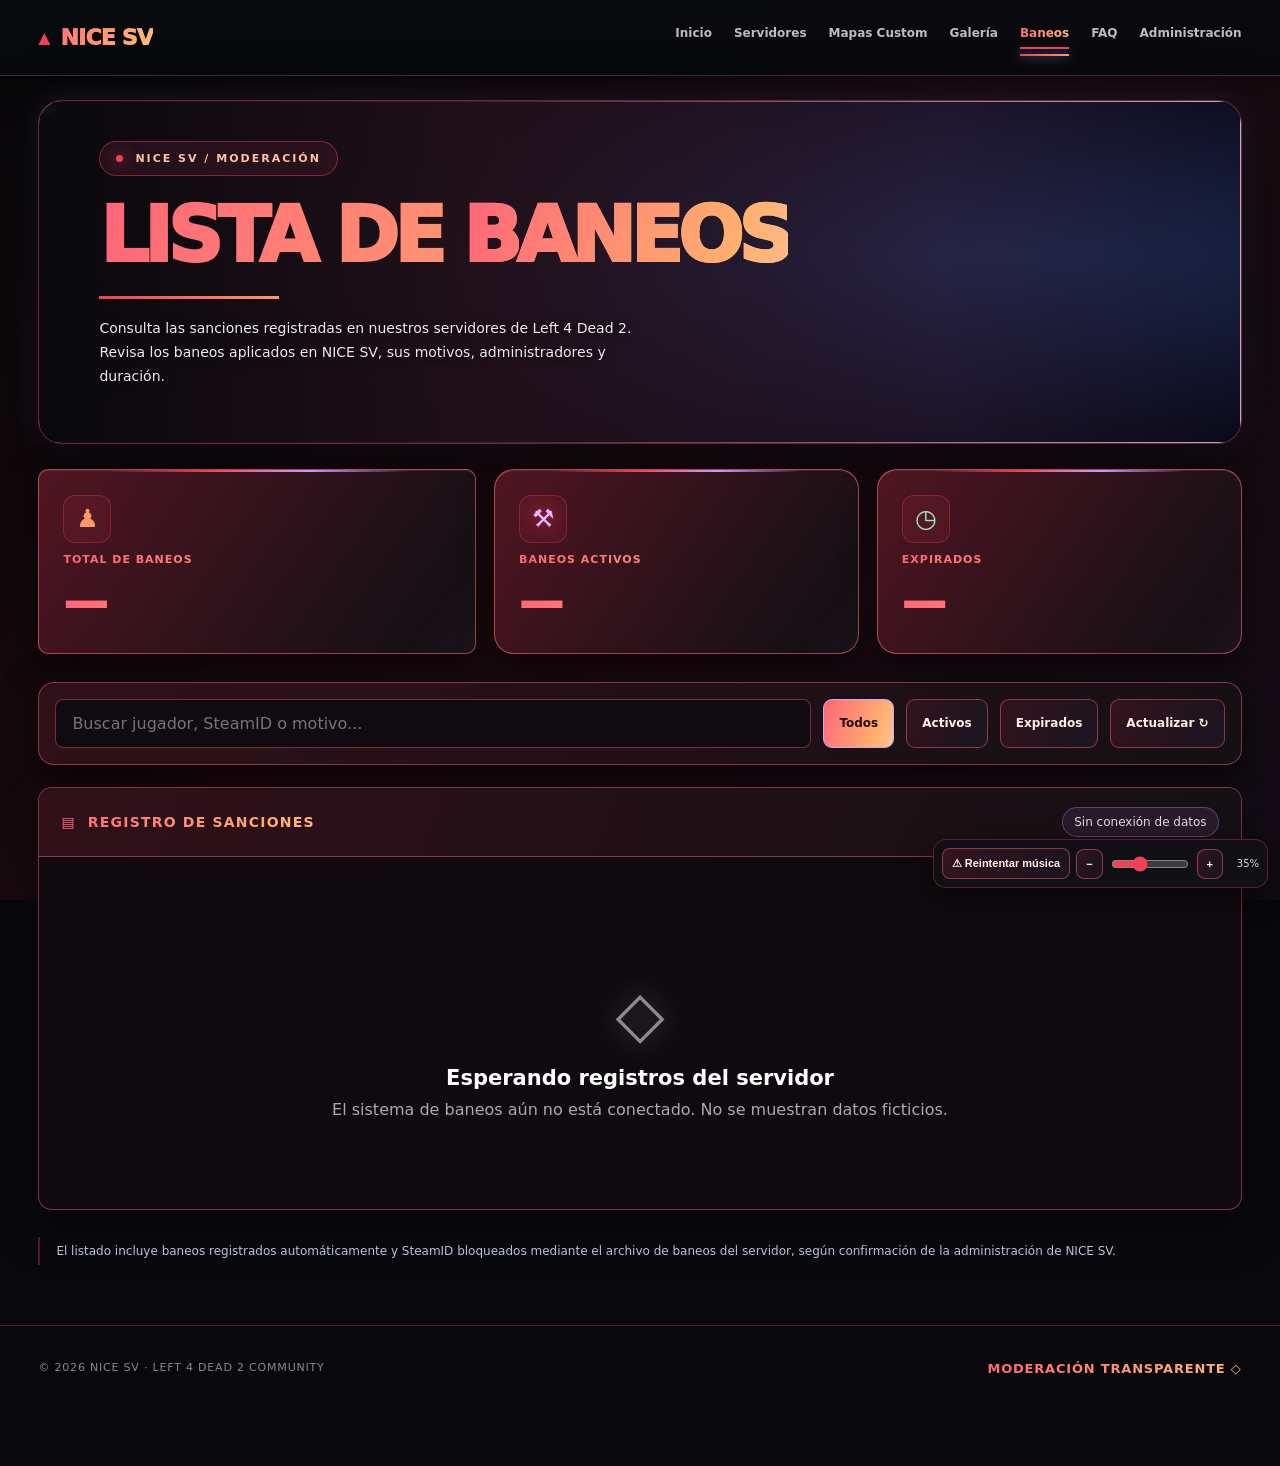
==== commit 4fc7ba6b: "Unify NICE SV cinematic visual design: bans.html" ====
--- a/static/bans.html
+++ b/static/bans.html
@@ -434,7 +434,28 @@
 body .search{background:#100b10!important;border-color:#ff657866!important}
 body .ban-status.expired{color:#9ce9c4!important}
 @media(prefers-reduced-motion:reduce){body .hero h1,body .hero h1 em,body .logo,body .panelhead strong,body .stat strong,body .stat small,body .player-name,body .links a.current,body .footmark,body .stat,body .stat:nth-child(2),body .stat:nth-child(3),body .panelhead,body .controls,body .nav,body tbody tr:before,body .filter,body .refresh,body .bans-audio button{animation:none!important}}
-</style></head><body><div class="bans-video-backdrop" aria-hidden="true"><video autoplay muted loop playsinline webkit-playsinline preload="metadata"><source src="/media/nicesv-custom-background.mp4" type="video/mp4"></video></div><audio id="bansMusic" src="/media/Passionfruit.mp3" preload="auto" loop playsinline></audio><div class="bans-audio" role="group" aria-label="Música de baneos"><button type="button" id="bansMusicToggle">♫ Activar música</button><button type="button" id="bansMusicDown" aria-label="Bajar volumen">−</button><input id="bansMusicVolume" type="range" min="0" max="100" value="35" aria-label="Volumen"><button type="button" id="bansMusicUp" aria-label="Subir volumen">+</button><span id="bansMusicPercent">35%</span></div><div class="motion-stage" aria-hidden="true"><div class="cosmos-nebula"></div><div class="cosmos-stars"></div><div class="cosmos-planet"></div><div class="cosmos-meteor"></div><div class="cosmos-meteor two"></div><div class="motion-grid"></div><div class="motion-orbit"></div><div class="motion-beam"></div><div class="motion-beam two"></div><div class="noise-dots"></div></div>
+</style><style id="ns-unified-design">
+/* NICE SV — shared cinematic visual system; no functional changes */
+:root{--ns-edge:rgba(230,240,255,.19);--ns-surface:rgba(12,15,20,.88);--ns-light:#e7edf4}
+body{font-family:Inter,"Segoe UI",system-ui,sans-serif!important}
+nav.nav,header.nav,body>nav{background:rgba(8,10,14,.91)!important;border-bottom:1px solid var(--ns-edge)!important;backdrop-filter:blur(18px);box-shadow:0 10px 40px #0004}
+.nav a,.navlinks a,.links a,body>nav a{transition:color .2s,background .2s,text-shadow .2s}
+.nav a:hover,body>nav a:hover{color:#fff!important;text-shadow:0 0 14px #ffffff66}
+.section-head h2,.heading h2,main>header h1{letter-spacing:-.045em}
+.panel,.eco-card,.feature,.custom-preview-card,.faq-home-card,.plan,.vip-member,.benefit,.command-card,.faq-hero-card,.showcase{border:1px solid var(--ns-edge)!important;box-shadow:0 18px 48px #0005,inset 0 1px 0 #ffffff0d!important;border-radius:14px!important}
+.panel,.feature,.faq-home-card,.plan,.vip-member,.benefit,.command-card{background:linear-gradient(145deg,#20252de8,#0b0e14ed)!important}
+.stat{border:1px solid var(--ns-edge)!important;background:linear-gradient(135deg,#ffffff0b,#0003)!important;border-radius:10px!important}
+.section-tag,.sectiontag,.eyebrow{letter-spacing:.19em}
+.btn,.button,.hero-btn,.navcta{transition:filter .2s,box-shadow .2s,border-color .2s}
+.btn:hover,.button:hover,.navcta:hover{box-shadow:0 0 24px #dcecff26}
+:where(a,button,input,select,summary):focus-visible{outline:2px solid #e7edf4;outline-offset:4px}
+@media(hover:hover) and (pointer:fine) and (prefers-reduced-motion:no-preference){
+.feature,.custom-preview-card,.faq-home-card,.plan,.vip-member,.benefit,.command-card{transition:transform .35s cubic-bezier(.2,.8,.2,1),border-color .3s,box-shadow .3s}
+.feature:hover,.custom-preview-card:hover,.faq-home-card:hover,.plan:hover,.vip-member:hover,.benefit:hover,.command-card:hover{transform:perspective(1000px) translateY(-5px) rotateX(2deg);border-color:#ffffff55!important;box-shadow:0 24px 55px #0008!important}
+}
+@media(prefers-reduced-motion:reduce){.feature,.custom-preview-card,.faq-home-card,.plan,.vip-member,.benefit,.command-card{transition:none!important}}
+</style>
+</head><body><div class="bans-video-backdrop" aria-hidden="true"><video autoplay muted loop playsinline webkit-playsinline preload="metadata"><source src="/media/nicesv-custom-background.mp4" type="video/mp4"></video></div><audio id="bansMusic" src="/media/Passionfruit.mp3" preload="auto" loop playsinline></audio><div class="bans-audio" role="group" aria-label="Música de baneos"><button type="button" id="bansMusicToggle">♫ Activar música</button><button type="button" id="bansMusicDown" aria-label="Bajar volumen">−</button><input id="bansMusicVolume" type="range" min="0" max="100" value="35" aria-label="Volumen"><button type="button" id="bansMusicUp" aria-label="Subir volumen">+</button><span id="bansMusicPercent">35%</span></div><div class="motion-stage" aria-hidden="true"><div class="cosmos-nebula"></div><div class="cosmos-stars"></div><div class="cosmos-planet"></div><div class="cosmos-meteor"></div><div class="cosmos-meteor two"></div><div class="motion-grid"></div><div class="motion-orbit"></div><div class="motion-beam"></div><div class="motion-beam two"></div><div class="noise-dots"></div></div>
 <nav class="nav"><div class="shell navin"><a class="logo" href="/">NICE SV</a><div class="links"><a href="/">Inicio</a><a href="/#servidores">Servidores</a><a href="/custom-maps.html">Mapas Custom</a><a href="/galeria.html">Galería</a><a class="current" href="/bans.html" aria-current="page">Baneos</a><a href="/faq.html">FAQ</a><a href="/#administracion">Administración</a></div></div></nav>
 <main class="shell"><header class="hero"><div class="ban-hero-media" aria-hidden="true"><img src="/media/bans-hero.gif" alt="" decoding="async" fetchpriority="high" onerror="if(!this.dataset.fallback){this.dataset.fallback=1;this.src='https://raw.githubusercontent.com/matiasboy289-sketch/niceshot-monitor/main/media/bans-hero.gif';}"></div><div class="hero-content"><div class="eyebrow">NICE SV / MODERACIÓN</div><h1>LISTA DE <em>BANEOS</em></h1><p>Consulta las sanciones registradas en nuestros servidores de Left 4 Dead 2. Revisa los baneos aplicados en NICE SV, sus motivos, administradores y duración.</p></div></header>
 <section class="stats" aria-label="Estadísticas"><div class="stat"><span class="stat-icon" aria-hidden="true">♟</span><small>TOTAL DE BANEOS</small><strong id="total">—</strong></div><div class="stat"><span class="stat-icon" aria-hidden="true">⚒</span><small>BANEOS ACTIVOS</small><strong id="active">—</strong></div><div class="stat"><span class="stat-icon" aria-hidden="true">◷</span><small>EXPIRADOS</small><strong id="expired">—</strong></div></section>
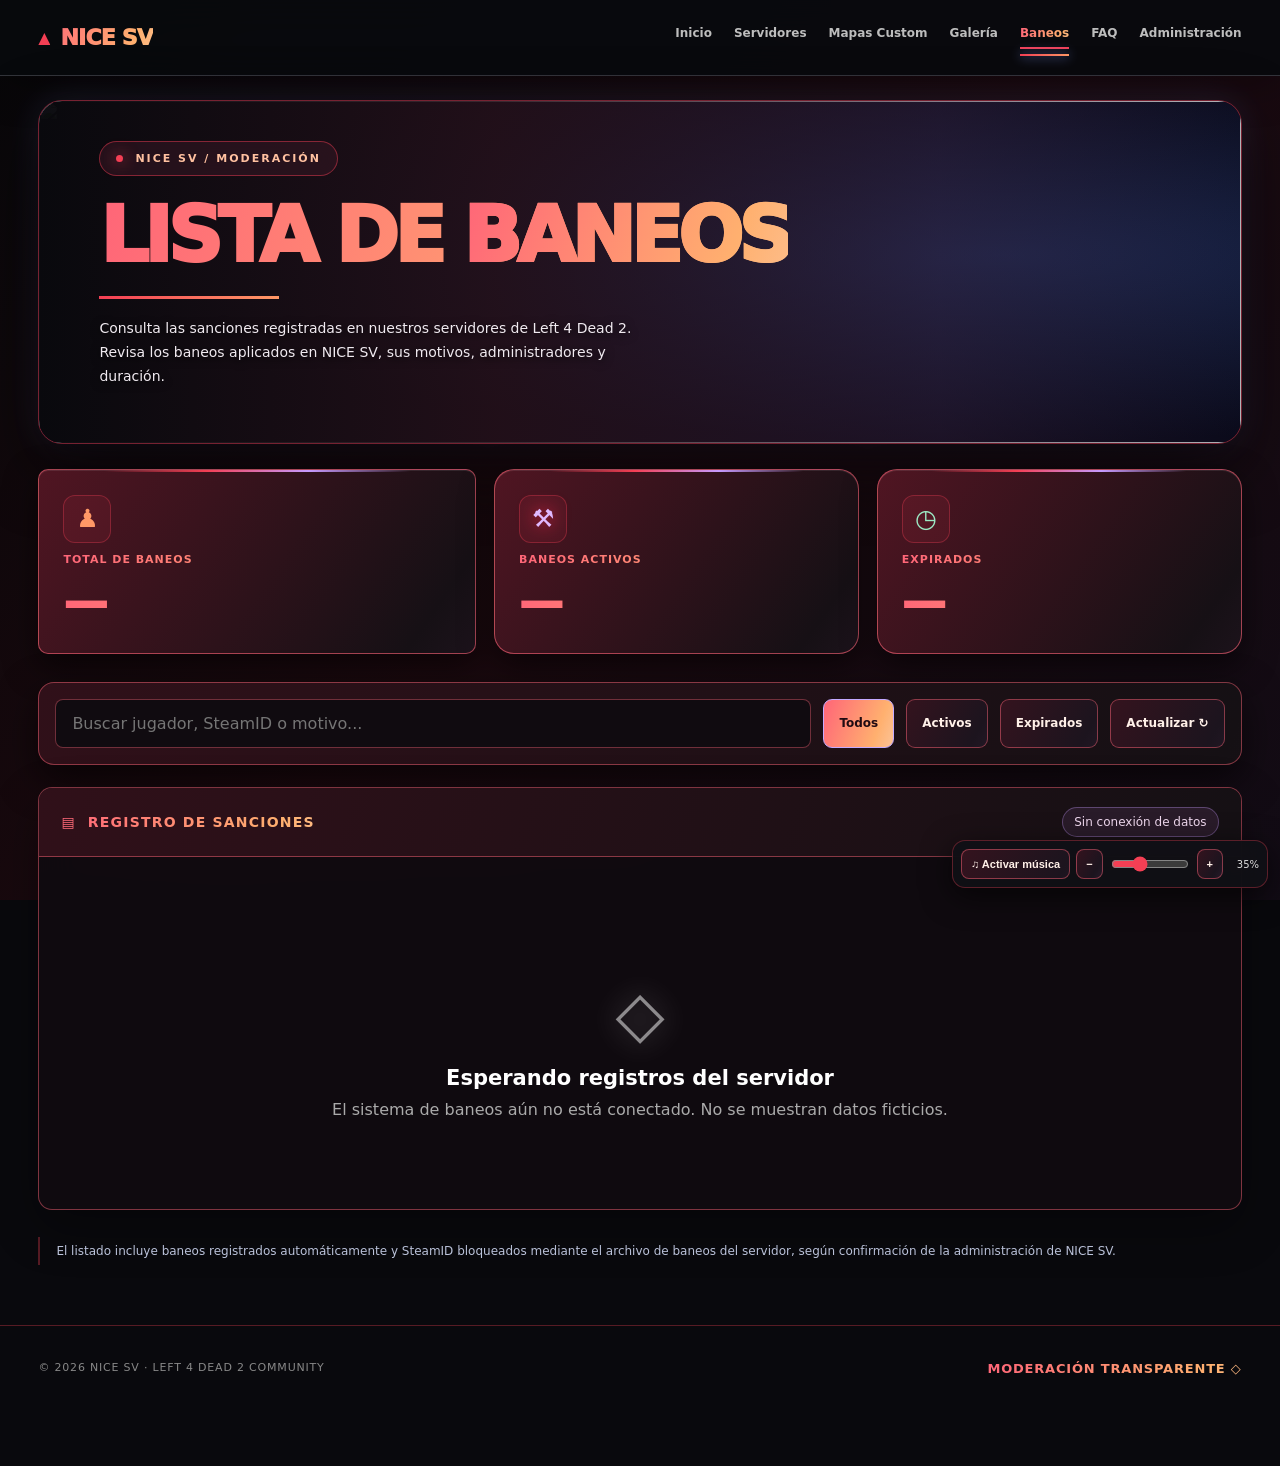
==== commit 5b2dd2c7: "Integrate Liquid Motion without changing existing functionality" ====
--- a/static/bans.html
+++ b/static/bans.html
@@ -455,7 +455,11 @@
 }
 @media(prefers-reduced-motion:reduce){.feature,.custom-preview-card,.faq-home-card,.plan,.vip-member,.benefit,.command-card{transition:none!important}}
 </style>
-</head><body><div class="bans-video-backdrop" aria-hidden="true"><video autoplay muted loop playsinline webkit-playsinline preload="metadata"><source src="/media/nicesv-custom-background.mp4" type="video/mp4"></video></div><audio id="bansMusic" src="/media/Passionfruit.mp3" preload="auto" loop playsinline></audio><div class="bans-audio" role="group" aria-label="Música de baneos"><button type="button" id="bansMusicToggle">♫ Activar música</button><button type="button" id="bansMusicDown" aria-label="Bajar volumen">−</button><input id="bansMusicVolume" type="range" min="0" max="100" value="35" aria-label="Volumen"><button type="button" id="bansMusicUp" aria-label="Subir volumen">+</button><span id="bansMusicPercent">35%</span></div><div class="motion-stage" aria-hidden="true"><div class="cosmos-nebula"></div><div class="cosmos-stars"></div><div class="cosmos-planet"></div><div class="cosmos-meteor"></div><div class="cosmos-meteor two"></div><div class="motion-grid"></div><div class="motion-orbit"></div><div class="motion-beam"></div><div class="motion-beam two"></div><div class="noise-dots"></div></div>
+<link rel="stylesheet" href="/ns-liquid.css">
+<script defer src="https://cdn.jsdelivr.net/npm/gsap@3.13.0/dist/gsap.min.js"></script>
+<script defer src="https://cdn.jsdelivr.net/npm/gsap@3.13.0/dist/ScrollTrigger.min.js"></script>
+<script defer src="/ns-liquid-motion.js"></script>
+</head><body class="ns-liquid"><div class="bans-video-backdrop" aria-hidden="true"><video autoplay muted loop playsinline webkit-playsinline preload="metadata"><source src="/media/nicesv-custom-background.mp4" type="video/mp4"></video></div><audio id="bansMusic" src="/media/Passionfruit.mp3" preload="auto" loop playsinline></audio><div class="bans-audio" role="group" aria-label="Música de baneos"><button type="button" id="bansMusicToggle">♫ Activar música</button><button type="button" id="bansMusicDown" aria-label="Bajar volumen">−</button><input id="bansMusicVolume" type="range" min="0" max="100" value="35" aria-label="Volumen"><button type="button" id="bansMusicUp" aria-label="Subir volumen">+</button><span id="bansMusicPercent">35%</span></div><div class="motion-stage" aria-hidden="true"><div class="cosmos-nebula"></div><div class="cosmos-stars"></div><div class="cosmos-planet"></div><div class="cosmos-meteor"></div><div class="cosmos-meteor two"></div><div class="motion-grid"></div><div class="motion-orbit"></div><div class="motion-beam"></div><div class="motion-beam two"></div><div class="noise-dots"></div></div>
 <nav class="nav"><div class="shell navin"><a class="logo" href="/">NICE SV</a><div class="links"><a href="/">Inicio</a><a href="/#servidores">Servidores</a><a href="/custom-maps.html">Mapas Custom</a><a href="/galeria.html">Galería</a><a class="current" href="/bans.html" aria-current="page">Baneos</a><a href="/faq.html">FAQ</a><a href="/#administracion">Administración</a></div></div></nav>
 <main class="shell"><header class="hero"><div class="ban-hero-media" aria-hidden="true"><img src="/media/bans-hero.gif" alt="" decoding="async" fetchpriority="high" onerror="if(!this.dataset.fallback){this.dataset.fallback=1;this.src='https://raw.githubusercontent.com/matiasboy289-sketch/niceshot-monitor/main/media/bans-hero.gif';}"></div><div class="hero-content"><div class="eyebrow">NICE SV / MODERACIÓN</div><h1>LISTA DE <em>BANEOS</em></h1><p>Consulta las sanciones registradas en nuestros servidores de Left 4 Dead 2. Revisa los baneos aplicados en NICE SV, sus motivos, administradores y duración.</p></div></header>
 <section class="stats" aria-label="Estadísticas"><div class="stat"><span class="stat-icon" aria-hidden="true">♟</span><small>TOTAL DE BANEOS</small><strong id="total">—</strong></div><div class="stat"><span class="stat-icon" aria-hidden="true">⚒</span><small>BANEOS ACTIVOS</small><strong id="active">—</strong></div><div class="stat"><span class="stat-icon" aria-hidden="true">◷</span><small>EXPIRADOS</small><strong id="expired">—</strong></div></section>
